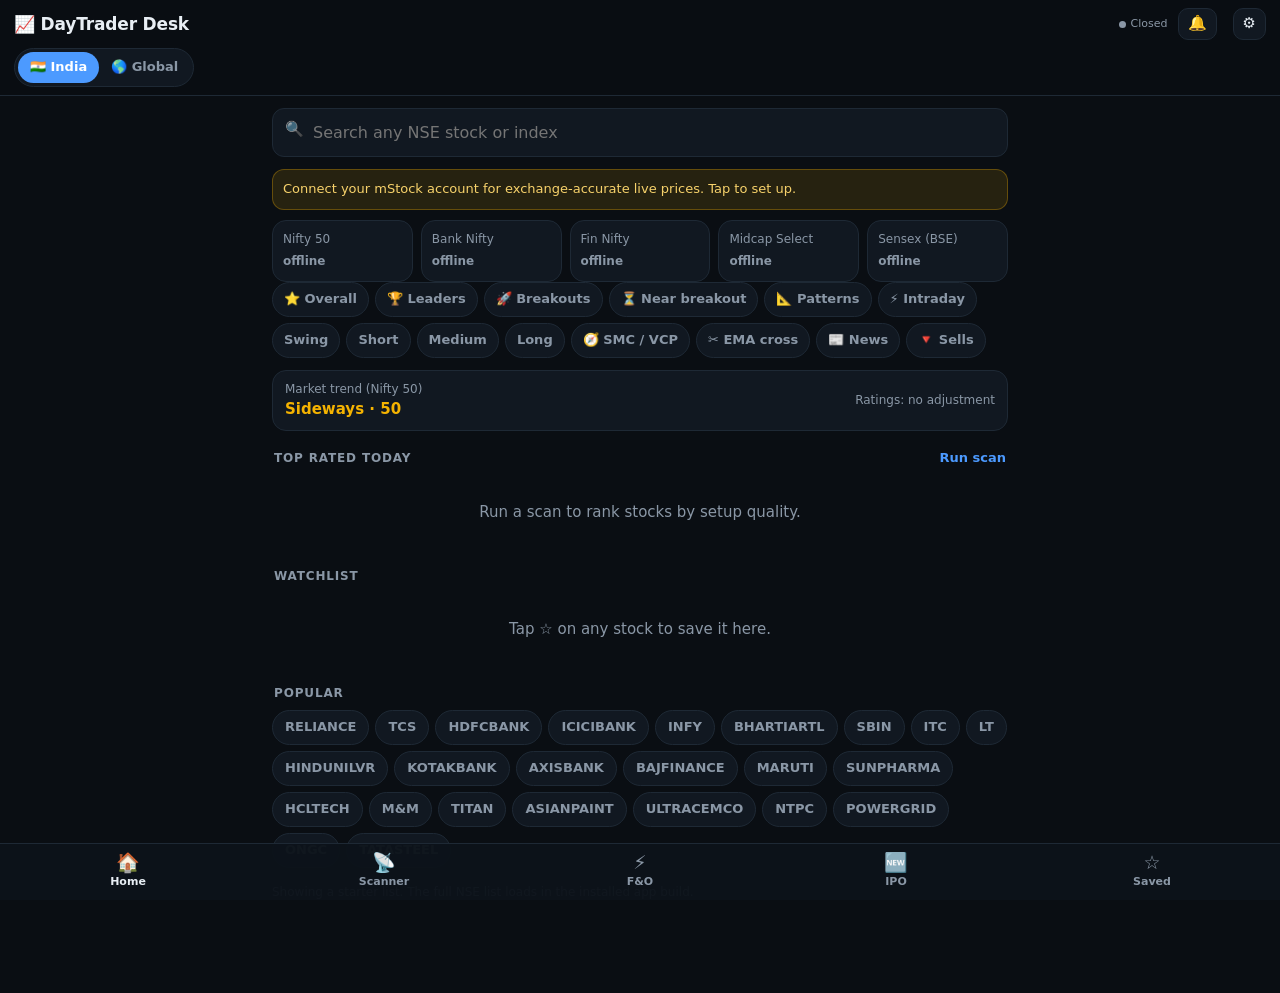
==== www/index.html @ 593824f8 "Scaffold UI rehaul: design brief + override files" ====
<!DOCTYPE html>
<html lang="en"><head><meta charset="utf-8">
<meta http-equiv="Content-Security-Policy" content="default-src 'self'; script-src 'self' 'unsafe-inline'; style-src 'self' 'unsafe-inline'; img-src 'self' data:; connect-src 'self' https://query1.finance.yahoo.com https://query2.finance.yahoo.com https://api.mstock.trade https://news.google.com https://ipowatch.in https://www.ipoji.com https://api.nasdaq.com; object-src 'none'; base-uri 'none'; form-action 'none'; frame-src 'none'"><meta name="viewport" content="width=device-width,initial-scale=1,viewport-fit=cover">
<title>DayTrader Desk</title><link rel="manifest" href="manifest.json"><meta name="theme-color" content="#0a0e13"><link rel="icon" href="icon.svg">
<link rel="stylesheet" href="app.css"><link rel="stylesheet" href="theme.css"><link rel="stylesheet" href="home.css"><link rel="stylesheet" href="detail.css"></head><body>
<div class="top"><div class="toprow"><div class="brand">📈 DayTrader Desk</div><span class="live" id="live"><i></i><span></span></span><button id="bell" class="gear bell" title="Alerts">🔔</button><button id="gear" class="gear" title="Settings">⚙️</button></div>
<div class="toprow" style="margin-top:8px"><div class="seg"><button data-m="IN">🇮🇳 India</button><button data-m="US">🌎 Global</button></div></div></div>
<main id="view"></main>
<nav class="nav"><button data-t="home"><b>🏠</b>Home</button><button data-t="scan"><b>📡</b>Scanner</button><button data-t="fno" id="navFno"><b>⚡</b>F&amp;O</button><button data-t="ipo" id="navIpo"><b>🆕</b>IPO</button><button data-t="saved"><b>☆</b>Saved</button></nav>
<script src="seed.js"></script><script src="vendor/lightweight-charts.js"></script><script src="engine.js"></script><script src="news.js"></script><script src="security.js"></script><script src="alerts.js"></script><script src="ipo.js"></script><script src="broker.js"></script><script src="app.js"></script><script src="chart.js"></script><script src="ui-theme.js"></script><script src="ui-home.js"></script><script src="ui-detail.js"></script>
<script src="boot.js"></script>
</body></html>
---- www/app.css ----
:root{--bg:#0a0e13;--pn:#111821;--pn2:#0d131a;--ln:#1e2935;--tx:#e8eef4;--mu:#8a97a6;--up:#22c55e;--upb:rgba(34,197,94,.12);--dn:#ef4444;--dnb:rgba(239,68,68,.12);--ac:#4c9aff;--wa:#f5b301;--wab:rgba(245,179,1,.12);--r:14px}
*{box-sizing:border-box;-webkit-tap-highlight-color:transparent}
html,body{margin:0;background:var(--bg);color:var(--tx);font:15px/1.45 system-ui,-apple-system,"Segoe UI",Roboto,sans-serif}
body{padding-bottom:calc(68px + env(safe-area-inset-bottom))}
button{font:inherit;color:inherit;cursor:pointer}
.top{position:sticky;top:0;z-index:20;background:rgba(10,14,19,.94);backdrop-filter:blur(8px);border-bottom:1px solid var(--ln);padding:calc(8px + env(safe-area-inset-top)) 14px 8px}
.toprow{display:flex;align-items:center;gap:10px}.brand{font-weight:800;font-size:17px;flex:1;letter-spacing:-.01em}
.seg{display:flex;background:var(--pn);border:1px solid var(--ln);border-radius:99px;padding:3px}
.seg button{border:0;background:none;padding:6px 12px;border-radius:99px;font-size:13px;font-weight:700;color:var(--mu)}
.seg button.on{background:var(--ac);color:#fff}
.live{display:inline-flex;align-items:center;gap:5px;font-size:11px;color:var(--mu)}.live i{width:7px;height:7px;border-radius:50%;background:var(--mu)}.live.on i{background:var(--up);box-shadow:0 0 0 3px rgba(34,197,94,.25)}
main{max-width:760px;margin:0 auto;padding:12px}
.nav{position:fixed;bottom:0;left:0;right:0;z-index:30;display:flex;background:rgba(13,19,26,.97);border-top:1px solid var(--ln);padding-bottom:env(safe-area-inset-bottom)}
.nav button{flex:1;border:0;background:none;padding:9px 2px 8px;color:var(--mu);font-size:11px;font-weight:600;display:flex;flex-direction:column;align-items:center;gap:2px}
.nav button b{font-size:19px;line-height:1}.nav button.on{color:var(--tx)}.nav button.on b{filter:none}
.search{position:relative;margin-bottom:12px}.search input{width:100%;background:var(--pn);border:1px solid var(--ln);border-radius:12px;color:var(--tx);padding:12px 14px 12px 40px;font:inherit;font-size:16px;outline:none}
.search input:focus{border-color:var(--ac)}.search:before{content:"🔍";position:absolute;left:13px;top:11px;font-size:15px;opacity:.7}
h3{font-size:12px;letter-spacing:.07em;text-transform:uppercase;color:var(--mu);margin:18px 2px 8px;display:flex;justify-content:space-between;align-items:center}
h3 a{color:var(--ac);text-transform:none;letter-spacing:0;font-size:13px;font-weight:600;cursor:pointer}
.card{background:var(--pn);border:1px solid var(--ln);border-radius:var(--r);padding:12px;margin-bottom:10px}
.idx{display:grid;grid-template-columns:repeat(auto-fit,minmax(105px,1fr));gap:8px}
.idx .card{margin:0;padding:10px;cursor:pointer}.idx .n{font-size:12px;color:var(--mu)}.idx .p{font-weight:800;font-size:16px;font-variant-numeric:tabular-nums}
.list .row{display:flex;align-items:center;gap:10px;padding:11px 12px;border-bottom:1px solid var(--ln);cursor:pointer}.list .row:last-child{border:0}
.list{background:var(--pn);border:1px solid var(--ln);border-radius:var(--r);overflow:hidden;margin-bottom:10px}
.row .nm{flex:1;min-width:0}.row .s{font-weight:700}.row .f{font-size:12px;color:var(--mu);white-space:nowrap;overflow:hidden;text-overflow:ellipsis}
.row .px{text-align:right;font-variant-numeric:tabular-nums;font-size:14px}.row .px small{display:block;font-size:12px}
.sc{min-width:46px;height:46px;border-radius:12px;display:flex;flex-direction:column;align-items:center;justify-content:center;font-weight:800;font-size:16px;line-height:1}
.sc small{font-size:9px;font-weight:700;margin-top:3px;letter-spacing:.03em}
.b1{background:var(--upb);color:var(--up)}.b0{background:var(--wab);color:var(--wa)}.b-1{background:var(--dnb);color:var(--dn)}
.up{color:var(--up)}.dn{color:var(--dn)}.mu{color:var(--mu)}.wa{color:var(--wa)}
.tag{display:inline-block;font-size:11px;font-weight:700;padding:2px 7px;border-radius:99px;margin:2px 4px 0 0;background:#1a2430;color:#b6c3d1}
.tag.p{background:var(--upb);color:var(--up)}.tag.n{background:var(--dnb);color:var(--dn)}
.chips{display:flex;gap:6px;overflow-x:auto;padding-bottom:4px;margin-bottom:8px;scrollbar-width:none}.chips::-webkit-scrollbar{display:none}
.chips button{flex:none;border:1px solid var(--ln);background:var(--pn);border-radius:99px;padding:7px 12px;font-size:13px;font-weight:700;color:var(--mu)}
.chips button.on{background:var(--tx);color:#0a0e13;border-color:var(--tx)}
.chips button .d{display:inline-block;width:7px;height:7px;border-radius:50%;margin-right:5px;vertical-align:1px}
.btn{border:0;background:var(--ac);color:#fff;border-radius:11px;padding:11px 16px;font-weight:700}.btn.g{background:#1e2935}.btn.w{width:100%}
select{background:var(--pn);color:var(--tx);border:1px solid var(--ln);border-radius:10px;padding:9px;font:inherit}
.prog{height:4px;background:var(--ln);border-radius:4px;overflow:hidden;margin:8px 0}.prog div{height:100%;background:var(--ac);transition:width .2s}
.empty{text-align:center;color:var(--mu);padding:26px 12px}
/* detail */
.dh{display:flex;align-items:flex-start;gap:10px;margin-bottom:10px}.back{border:0;background:var(--pn);border-radius:10px;width:38px;height:38px;font-size:18px}
.dh .t{flex:1}.dh .t .s{font-size:20px;font-weight:800}.dh .t .f{font-size:12px;color:var(--mu)}
.star{border:0;background:var(--pn);border-radius:10px;width:38px;height:38px;font-size:18px}
.price{font-size:30px;font-weight:800;font-variant-numeric:tabular-nums;letter-spacing:-.02em}
.hero{display:flex;gap:14px;align-items:center}
.ring{position:relative;width:92px;height:92px;flex:none}.ring svg{transform:rotate(-90deg)}.ring .v{position:absolute;inset:0;display:flex;flex-direction:column;align-items:center;justify-content:center;font-weight:800;font-size:26px}.ring .v small{font-size:10px;color:var(--mu);font-weight:600}
.verdict{font-size:20px;font-weight:800}.sub{font-size:13px;color:var(--mu)}
.hz .top2{display:flex;align-items:center;gap:10px;margin-bottom:8px}.pill{font-weight:800;font-size:15px;padding:6px 12px;border-radius:10px}
.meter{height:8px;border-radius:8px;background:linear-gradient(90deg,var(--dn),var(--wa) 50%,var(--up));position:relative;margin:10px 0 4px}
.meter i{position:absolute;top:-4px;width:4px;height:16px;border-radius:3px;background:#fff;box-shadow:0 0 0 2px #0a0e13}
.lv{display:grid;grid-template-columns:repeat(4,minmax(0,1fr));gap:5px;margin:10px 0}.lv>div{min-width:0;background:var(--pn2);border:1px solid var(--ln);border-radius:10px;padding:7px 3px;text-align:center}.lv>div>div{border:0;padding:0;background:none}
.lv .l{font-size:10px;color:var(--mu);text-transform:uppercase;font-weight:700}.lv .v{font-weight:800;font-variant-numeric:tabular-nums;font-size:13px;overflow:hidden;text-overflow:ellipsis}.lv .p{font-size:10px}
.why{list-style:none;padding:0;margin:6px 0 0}.why li{font-size:13px;padding:3px 0}
.kv{display:grid;grid-template-columns:1fr 1fr;gap:6px}.kv div{background:var(--pn2);border-radius:10px;padding:8px}.kv .l{font-size:11px;color:var(--mu)}.kv .v{font-weight:700}

.pat{display:flex;gap:10px;padding:10px 0;border-bottom:1px solid var(--ln)}.pat:last-child{border:0}.pat .ic{font-size:18px}.pat .n{font-weight:700}.pat .x{font-size:12px;color:var(--mu)}
.note{font-size:12px;color:var(--mu)}.warn{background:var(--wab);border:1px solid rgba(245,179,1,.3);color:#f7d26b;border-radius:12px;padding:10px;font-size:13px;margin-bottom:10px}
.spin{display:inline-block;width:16px;height:16px;border:2px solid var(--ln);border-top-color:var(--ac);border-radius:50%;animation:s 0.8s linear infinite;vertical-align:-3px}@keyframes s{to{transform:rotate(360deg)}}

.gear{border:1px solid var(--ln);background:var(--pn);border-radius:10px;height:32px;padding:0 9px;font-size:15px;position:relative}.gear.on:after{content:"";position:absolute;top:4px;right:4px;width:7px;height:7px;border-radius:50%;background:var(--up)}
.inp{width:100%;background:var(--pn2);border:1px solid var(--ln);border-radius:10px;color:var(--tx);padding:11px 12px;font:inherit;font-size:16px;margin-bottom:8px;outline:none}.inp:focus{border-color:var(--ac)}
/* v3 */
.rk{width:18px;text-align:center;font-size:12px;color:var(--mu);font-weight:700;flex:none}
.chips.sticky{position:sticky;top:96px;z-index:5;background:var(--bg);padding:6px 0;margin:0 -12px 8px;padding-left:12px;padding-right:12px}
.btn.sm{padding:7px 11px;font-size:13px;border-radius:9px}
.pvhead{display:flex;align-items:center;gap:8px;margin-bottom:8px}.pvhead b{font-size:15px}
.pv{height:230px;border-radius:10px;overflow:hidden;cursor:zoom-in}
.setup{padding:10px 0;border-bottom:1px solid var(--ln)}.setup:last-child{border:0}
.setup .sh{display:flex;align-items:center;gap:6px}.setup .sh b{flex:1;font-size:14px}.setup .q{font-weight:800;font-size:16px}
.qbar{height:5px;background:var(--ln);border-radius:5px;margin:6px 0;overflow:hidden}.qbar i{display:block;height:100%;border-radius:5px}
.setup .x,.news .x{font-size:12px;color:var(--mu)}
.lv3{display:flex;gap:12px;font-size:12px;color:var(--mu);margin-top:6px;flex-wrap:wrap}.lv3 b{color:var(--tx)}
.news{display:flex;gap:10px;padding:9px 0;border-bottom:1px solid var(--ln);color:inherit;text-decoration:none}.news:last-of-type{border:0}
.news>i{flex:none;width:8px;height:8px;border-radius:50%;background:#3a4756;margin-top:6px}.news>i.p{background:var(--up)}.news>i.n{background:var(--dn)}.nt{font-size:14px;line-height:1.35}
h3 .note{text-transform:none;letter-spacing:0;font-weight:500}
/* full-screen chart */
.cfull{position:fixed;inset:0;z-index:100;background:#0a0e13;display:flex;flex-direction:column;padding-top:env(safe-area-inset-top);padding-bottom:env(safe-area-inset-bottom);touch-action:none}
.ctop{display:flex;align-items:center;gap:8px;padding:8px 10px}.cttl{flex:1;font-size:16px;font-variant-numeric:tabular-nums}.cttl span{margin-left:6px;font-weight:700}.cttl small{font-size:12px;font-weight:600}
.cbtn{border:1px solid var(--ln);background:var(--pn);border-radius:9px;height:34px;min-width:34px;padding:0 10px;font-weight:700;font-size:13px}
.cchips{display:flex;gap:6px;overflow-x:auto;padding:2px 10px 6px;scrollbar-width:none;touch-action:pan-x}.cchips::-webkit-scrollbar{display:none}
.cchips button{flex:none;border:1px solid var(--ln);background:var(--pn);border-radius:8px;padding:6px 10px;font-size:13px;font-weight:700;color:var(--mu)}
.cchips button.on{background:var(--ac);border-color:var(--ac);color:#fff}
.cchips.sm button{font-size:12px;padding:5px 9px;display:flex;align-items:center;gap:5px}.cchips.sm button.on{background:#1f2d3d;border-color:#35506e;color:var(--tx)}
.cchips.sm i{width:10px;height:3px;border-radius:2px;display:inline-block}
.cwrap{flex:1;display:flex;flex-direction:column;min-height:0;position:relative}.cmain{flex:1;min-height:0}.csub{height:110px;border-top:1px solid var(--ln)}
.cload{position:absolute;inset:0;display:flex;align-items:center;justify-content:center;background:rgba(10,14,19,.5)}
.cfoot{font-size:11px;color:var(--mu);padding:6px 10px}
.flash-up{animation:fu .6s}.flash-dn{animation:fd .6s}@keyframes fu{0%{color:var(--up)}}@keyframes fd{0%{color:var(--dn)}}
/* v4 */
.top{padding-top:calc(8px + env(safe-area-inset-top))}
.bell{position:relative;margin-right:6px}.bell[data-n]:not([data-n=""]):after{content:attr(data-n);position:absolute;top:-5px;right:-5px;background:var(--dn);color:#fff;font-size:10px;font-weight:800;border-radius:9px;min-width:17px;height:17px;line-height:17px;text-align:center;padding:0 3px}
.toprow .gear+.gear{margin-left:0}
.hzrow{display:grid;grid-template-columns:repeat(3,minmax(0,1fr));gap:6px;margin:-2px 0 10px}
.hzc{border:1px solid var(--ln);background:var(--pn);border-radius:11px;padding:7px 2px;display:flex;flex-direction:column;align-items:center;gap:1px}
.hzc span{font-size:11px;color:var(--mu);font-weight:600;white-space:nowrap}.hzc b{font-size:17px}.hzc.on{border-color:var(--ac);background:#132235}
.srow{display:flex;align-items:center;gap:12px;padding:10px 0;border-bottom:1px solid var(--ln)}.srow:last-child{border:0}.srow>div{flex:1;min-width:0}
.tg{appearance:none;-webkit-appearance:none;width:46px;height:26px;border-radius:13px;background:#2a3644;position:relative;flex:none;transition:.2s}
.tg:after{content:"";position:absolute;top:3px;left:3px;width:20px;height:20px;border-radius:50%;background:#fff;transition:.2s}.tg:checked{background:var(--up)}.tg:checked:after{left:23px}
.lock{position:fixed;inset:0;z-index:300;background:#0a0e13;display:flex;align-items:center;justify-content:center;padding:20px}
.lk{width:100%;max-width:320px;text-align:center}.lkt{font-size:34px}.lkh{font-weight:700;font-size:17px;margin:8px 0 14px}.lkm{color:var(--dn);min-height:20px;font-size:13px;margin:8px 0}
.dots{display:flex;justify-content:center;gap:12px}.dots i{width:13px;height:13px;border-radius:50%;border:2px solid #3a4756}.dots i.f{background:var(--ac);border-color:var(--ac)}
.pad{display:grid;grid-template-columns:repeat(3,1fr);gap:12px;margin:12px 0}.pad button{height:62px;border-radius:16px;border:1px solid var(--ln);background:var(--pn);font-size:22px;font-weight:600}.pad button:active{background:#1d2a39}
#toast{position:fixed;left:50%;bottom:calc(84px + env(safe-area-inset-bottom));transform:translateX(-50%) translateY(20px);background:#1f2d3d;color:var(--tx);padding:10px 16px;border-radius:12px;font-size:14px;opacity:0;transition:.25s;z-index:400;max-width:90vw;text-align:center;pointer-events:none}
#toast.show{opacity:1;transform:translateX(-50%) translateY(0)}
.aic{width:36px;height:36px;border-radius:10px;background:var(--pn2);display:flex;align-items:center;justify-content:center;font-size:17px;flex:none;position:relative}.aic.new:after{content:"";position:absolute;top:2px;right:2px;width:8px;height:8px;border-radius:50%;background:var(--ac)}
.regime{padding:10px 12px}
.dh .star{margin-left:6px}
.nav button{min-height:56px}
/* v5 */
.pick2{display:grid;grid-template-columns:1fr 1fr;gap:8px;margin-bottom:10px}.pick2 label{display:flex;flex-direction:column;gap:4px}.pick2 span{font-size:11px;color:var(--mu);font-weight:700;text-transform:uppercase;letter-spacing:.05em}
.pick2 select{width:100%;padding:11px 10px;font-size:15px;border-radius:11px;background:var(--pn)}
.chips.wrap{flex-wrap:wrap;overflow:visible}.chips.wrap button{padding:7px 11px}
.ohead{display:flex;justify-content:space-between;align-items:center;gap:10px}
.cp{display:grid;grid-template-columns:1fr 1fr;gap:8px;margin-top:10px}.cp>div{border:1px solid var(--ln);background:var(--pn2);border-radius:12px;padding:8px;text-align:center;display:flex;flex-direction:column}
.cp>div.on{border-color:var(--ac)}.cp span{font-size:11px;color:var(--mu);font-weight:700}.cp b{font-size:26px}.cp small{font-size:11px;color:var(--mu)}
.optOpen{display:block;margin-top:8px;color:var(--ac);cursor:pointer}
.ipo{cursor:pointer}.ipo .s{font-weight:800;font-size:15px}.ipo .rk{display:inline;color:var(--mu);font-size:12px}
.ipog{display:grid;grid-template-columns:repeat(3,minmax(0,1fr));gap:6px;margin-top:8px}.ipog>div{background:var(--pn2);border-radius:9px;padding:6px 7px;min-width:0}.ipog span{display:block;font-size:10px;color:var(--mu);font-weight:700;text-transform:uppercase}.ipog b{font-size:12.5px;display:block;overflow:hidden;text-overflow:ellipsis;white-space:nowrap}
/* v6 */
.buyline{margin-top:10px;border-radius:12px;padding:10px 12px;display:flex;flex-direction:column;gap:2px}.buyline b{font-size:19px;letter-spacing:.01em}.buyline span{font-size:12px;opacity:.85}
.stk{width:100%;border-collapse:collapse;margin-top:10px;font-size:13px;font-variant-numeric:tabular-nums}.stk th{font-size:10px;text-transform:uppercase;color:var(--mu);text-align:left;padding:4px 4px;font-weight:700}
.stk td{padding:8px 4px;border-top:1px solid var(--ln)}.stk tr.pick td{background:rgba(76,154,255,.1)}.stk tr.pick td:first-child{border-left:3px solid var(--ac)}
/* v7 alpha/beta */
.help{color:var(--ac);font-size:12px;cursor:pointer;text-transform:none;letter-spacing:0;font-weight:600;margin-left:6px}
.qm{font-size:10px;opacity:.6}[data-help]{cursor:pointer}
.sizeln{background:var(--pn2);border:1px solid var(--ln);border-radius:10px;padding:8px 10px;font-size:13px;margin:0 0 8px}
.sheet{position:fixed;inset:0;z-index:250;background:rgba(0,0,0,.55);display:flex;align-items:flex-end}
.sh-in{background:var(--pn);width:100%;max-height:80vh;overflow:auto;border-radius:18px 18px 0 0;padding:16px 16px calc(16px + env(safe-area-inset-bottom));border-top:1px solid var(--ln)}
.sh-h{display:flex;justify-content:space-between;align-items:center;gap:10px;margin-bottom:8px}.sh-h b{font-size:17px}.sh-b{font-size:14.5px;line-height:1.55;margin-bottom:14px}
.ipod{display:grid;grid-template-columns:repeat(4,minmax(0,1fr));gap:5px;margin-top:8px}.ipod>div{background:var(--pn2);border-radius:9px;padding:6px 5px;text-align:center}.ipod span{display:block;font-size:9.5px;color:var(--mu);font-weight:700;text-transform:uppercase}.ipod b{font-size:12px}
.ipow{font-size:12.5px;font-weight:700;color:var(--ac);margin-top:6px}
.pvtg{display:flex;align-items:center;gap:6px;font-size:12px;color:var(--mu);flex:1;justify-content:flex-end;margin-right:6px}.tg.sm{width:36px;height:21px}.tg.sm:after{width:15px;height:15px}.tg.sm:checked:after{left:18px}
.cplab{font-size:11px;color:var(--mu);align-self:center;flex:none}

.bell[data-n]:not([data-n=""]):after{min-width:19px;height:19px;line-height:19px;font-size:11px;top:-7px;right:-7px;box-shadow:0 0 0 2px #0a0e13}
.bell.pop{animation:bellpop .7s ease}@keyframes bellpop{0%{transform:scale(1)}25%{transform:scale(1.25) rotate(-12deg)}50%{transform:scale(1.15) rotate(10deg)}75%{transform:rotate(-6deg)}100%{transform:none}}
.evd{font-size:11.5px;margin-top:5px;padding:5px 8px;border-radius:8px;background:var(--pn2)}.evd.ok{color:#86efac}.evd.no{color:#fcd34d}
.ipod1{font-size:12.5px;margin-top:8px;padding:6px 8px;background:var(--pn2);border-radius:9px}
---- www/theme.css ----
/* owned by agent — see DESIGN.md */
---- www/home.css ----
/* owned by agent — see DESIGN.md */
---- www/detail.css ----
/* owned by agent — see DESIGN.md */
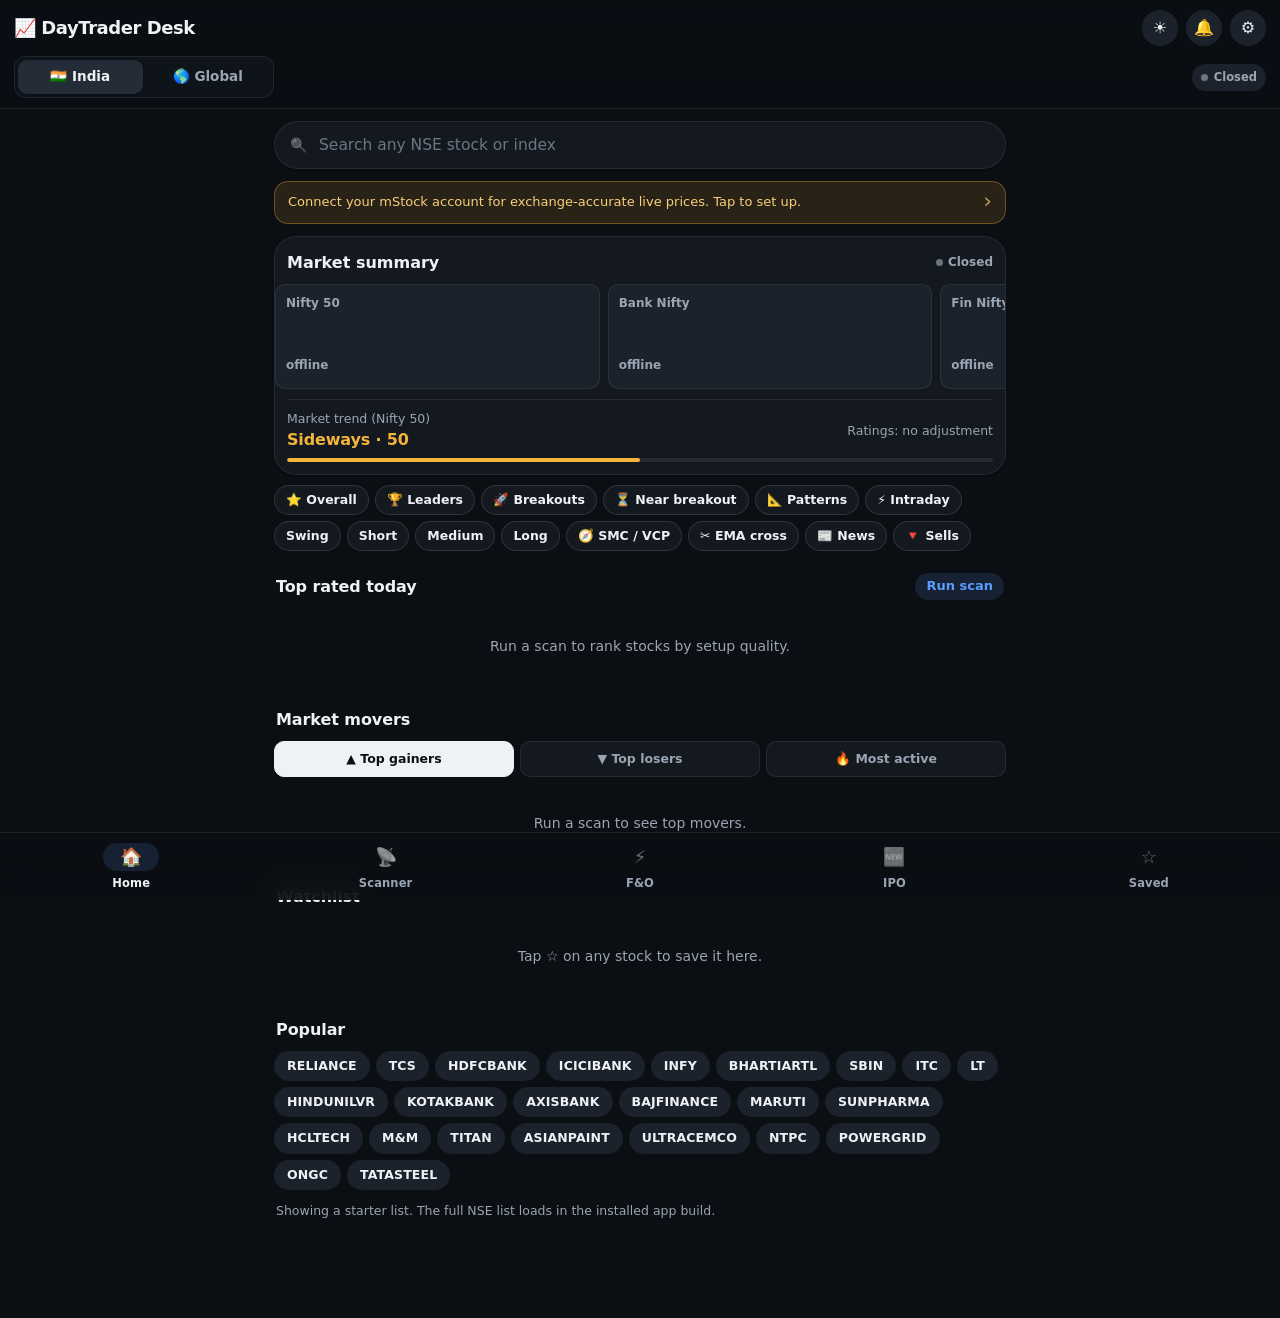
==== commit 88e6248f: "Self-learning: weekly champion/challenger retraining + on-device prediction journal - tools/learn.js" ====
--- a/www/index.html
+++ b/www/index.html
@@ -1,12 +1,12 @@
 <!DOCTYPE html>
 <html lang="en"><head><meta charset="utf-8">
-<meta http-equiv="Content-Security-Policy" content="default-src 'self'; script-src 'self' 'unsafe-inline'; style-src 'self' 'unsafe-inline'; img-src 'self' data:; connect-src 'self' https://query1.finance.yahoo.com https://query2.finance.yahoo.com https://api.mstock.trade https://news.google.com https://ipowatch.in https://www.ipoji.com https://api.nasdaq.com; object-src 'none'; base-uri 'none'; form-action 'none'; frame-src 'none'"><meta name="viewport" content="width=device-width,initial-scale=1,viewport-fit=cover">
+<meta http-equiv="Content-Security-Policy" content="default-src 'self'; script-src 'self' 'unsafe-inline'; style-src 'self' 'unsafe-inline'; img-src 'self' data:; connect-src 'self' https://raw.githubusercontent.com https://query1.finance.yahoo.com https://query2.finance.yahoo.com https://api.mstock.trade https://news.google.com https://ipowatch.in https://www.ipoji.com https://api.nasdaq.com; object-src 'none'; base-uri 'none'; form-action 'none'; frame-src 'none'"><meta name="viewport" content="width=device-width,initial-scale=1,viewport-fit=cover">
 <title>DayTrader Desk</title><link rel="manifest" href="manifest.json"><meta name="theme-color" content="#0a0e13"><link rel="icon" href="icon.svg">
 <link rel="stylesheet" href="app.css"><link rel="stylesheet" href="theme.css"><link rel="stylesheet" href="home.css"><link rel="stylesheet" href="detail.css"></head><body>
 <div class="top"><div class="toprow"><div class="brand">📈 DayTrader Desk</div><span class="live" id="live"><i></i><span></span></span><button id="bell" class="gear bell" title="Alerts">🔔</button><button id="gear" class="gear" title="Settings">⚙️</button></div>
 <div class="toprow" style="margin-top:8px"><div class="seg"><button data-m="IN">🇮🇳 India</button><button data-m="US">🌎 Global</button></div></div></div>
 <main id="view"></main>
 <nav class="nav"><button data-t="home"><b>🏠</b>Home</button><button data-t="scan"><b>📡</b>Scanner</button><button data-t="fno" id="navFno"><b>⚡</b>F&amp;O</button><button data-t="ipo" id="navIpo"><b>🆕</b>IPO</button><button data-t="saved"><b>☆</b>Saved</button></nav>
-<script src="seed.js"></script><script src="vendor/lightweight-charts.js"></script><script src="engine.js"></script><script src="news.js"></script><script src="security.js"></script><script src="alerts.js"></script><script src="ipo.js"></script><script src="broker.js"></script><script src="app.js"></script><script src="chart.js"></script><script src="ui-theme.js"></script><script src="ui-home.js"></script><script src="ui-detail.js"></script>
+<script src="seed.js"></script><script src="vendor/lightweight-charts.js"></script><script src="engine.js"></script><script src="news.js"></script><script src="security.js"></script><script src="alerts.js"></script><script src="ipo.js"></script><script src="broker.js"></script><script src="app.js"></script><script src="learn.js"></script><script src="ui-learn.js"></script><script src="chart.js"></script><script src="ui-theme.js"></script><script src="ui-home.js"></script><script src="ui-detail.js"></script>
 <script src="boot.js"></script>
 </body></html>
--- a/www/theme.css
+++ b/www/theme.css
@@ -1 +1,329 @@
-/* owned by agent — see DESIGN.md */
+/* =====================================================================
+   DayTrader Desk — design system (theme agent)
+   Loads after app.css; overrides by cascade. Tokens are the public API:
+   --bg --bg2 --card --card2 --line --text --text2 --text3 --accent
+   --up --down --warn --up-bg --down-bg --warn-bg --accent-bg
+   --r-sm --r --r-lg --pad --shadow --shadow-lg
+   Legacy names (--pn --pn2 --ln --tx --mu --dn --ac --wa --upb --dnb --wab)
+   are mapped onto them so every existing screen inherits the look.
+   ===================================================================== */
+:root{
+  color-scheme:dark;
+  --bg:#0b0e13; --bg2:#0f131a;
+  --card:#141920; --card2:#1b222b; --card3:#232c37;
+  --line:rgba(255,255,255,.075); --line2:rgba(255,255,255,.12);
+  --text:#eef2f6; --text2:#9aa5b3; --text3:#6b7684;
+  --accent:#5b9dff; --accent-fill:#2f7bf0; --accent-bg:rgba(91,157,255,.14); --on-accent:#fff;
+  --up:#22c56c; --down:#f25c5c; --warn:#f3b43c;
+  --up-bg:rgba(34,197,108,.13); --down-bg:rgba(242,92,92,.13); --warn-bg:rgba(243,180,60,.13);
+  --up-line:rgba(34,197,108,.32); --down-line:rgba(242,92,92,.32); --warn-line:rgba(243,180,60,.32);
+  --warn-text:#f7cf7a;
+  --r-sm:10px; --r:16px; --r-lg:22px; --pad:14px;
+  --shadow:0 1px 2px rgba(0,0,0,.35);
+  --shadow-lg:0 10px 30px rgba(0,0,0,.45);
+  --press:rgba(255,255,255,.05);
+  --hdr:rgba(11,14,19,.86);
+  --font:system-ui,-apple-system,"Segoe UI",Roboto,"Helvetica Neue",Arial,sans-serif;
+  /* legacy */
+  --pn:var(--card); --pn2:var(--card2); --ln:var(--line); --tx:var(--text); --mu:var(--text2);
+  --dn:var(--down); --ac:var(--accent); --wa:var(--warn);
+  --upb:var(--up-bg); --dnb:var(--down-bg); --wab:var(--warn-bg);
+}
+html[data-theme="light"]{
+  color-scheme:light;
+  --bg:#f3f5f8; --bg2:#eaeef3;
+  --card:#ffffff; --card2:#f4f6f9; --card3:#e9edf2;
+  --line:rgba(16,24,40,.09); --line2:rgba(16,24,40,.16);
+  --text:#14181f; --text2:#5d6672; --text3:#8a929d;
+  --accent:#1a73e8; --accent-fill:#1a73e8; --accent-bg:rgba(26,115,232,.1); --on-accent:#fff;
+  --up:#0f8a46; --down:#d32f2f; --warn:#b26a00;
+  --up-bg:#e6f4ea; --down-bg:#fce8e6; --warn-bg:#fef3dc;
+  --up-line:rgba(15,138,70,.3); --down-line:rgba(211,47,47,.3); --warn-line:rgba(178,106,0,.3);
+  --warn-text:#8a5300;
+  --shadow:0 1px 2px rgba(16,24,40,.06),0 1px 3px rgba(16,24,40,.05);
+  --shadow-lg:0 12px 32px rgba(16,24,40,.16);
+  --press:rgba(16,24,40,.045);
+  --hdr:rgba(255,255,255,.9);
+}
+
+/* ---------- base ---------- */
+html,body{background:var(--bg);color:var(--text);font-family:var(--font);font-size:15px;line-height:1.45;-webkit-font-smoothing:antialiased;text-rendering:optimizeLegibility}
+body{padding-bottom:calc(74px + env(safe-area-inset-bottom))}
+main{padding:12px 14px}
+b,strong{font-weight:650}
+a{color:var(--accent)}
+.up{color:var(--up)}.dn{color:var(--down)}.mu{color:var(--text2)}.wa{color:var(--warn)}
+.note{color:var(--text2);font-size:12.5px;line-height:1.45}
+p.note{margin:8px 2px 12px}
+.empty{color:var(--text2);padding:28px 16px;font-size:14px;line-height:1.55}
+.price,.px,.lv .v,.kv .v,.idx .p,.sc,.stk,.cp b,.ipog b,.ipod b,.hzc b,.ring .v,.cttl{font-variant-numeric:tabular-nums;font-feature-settings:"tnum" 1}
+::selection{background:var(--accent-bg)}
+
+/* section headers: Google Finance style sentence-case titles */
+h3{font-size:16px;font-weight:700;letter-spacing:-.005em;text-transform:none;color:var(--text);margin:22px 2px 10px;gap:10px}
+h3 a,h3 .help{font-size:13px;font-weight:600;color:var(--accent);padding:4px 11px;margin:-4px 0;flex:none;border-radius:99px;background:var(--accent-bg)}
+h3 a:empty{display:none}
+main>h3:first-child,main>.warn:first-child+h3{margin-top:6px}
+h3 .note{font-size:12px;font-weight:500;color:var(--text2)}
+
+/* ---------- header ---------- */
+.top{position:sticky;background:var(--hdr);-webkit-backdrop-filter:saturate(1.6) blur(14px);backdrop-filter:saturate(1.6) blur(14px);border-bottom:1px solid var(--line);padding:calc(10px + env(safe-area-inset-top)) 14px 10px}
+.toprow{gap:8px}
+.brand{font-size:18px;font-weight:800;letter-spacing:-.025em;color:var(--text);white-space:nowrap;overflow:hidden;text-overflow:ellipsis;min-width:0}
+.top .live{position:absolute;right:14px;bottom:17px}
+.top .toprow+.toprow{padding-right:124px}
+.top .toprow+.toprow .seg{flex:0 1 260px}
+.live{font-size:11.5px;font-weight:600;color:var(--text2);gap:6px;padding:5px 9px;border-radius:99px;background:var(--card2);white-space:nowrap}
+.live i{width:7px;height:7px;background:var(--text3)}
+.live.on{color:var(--up);background:var(--up-bg)}
+.live.on i{background:var(--up);box-shadow:0 0 0 3px var(--up-bg);animation:livepulse 2s ease-in-out infinite}
+@keyframes livepulse{50%{box-shadow:0 0 0 5px transparent}}
+.gear,.top .tbtn{width:36px;height:36px;padding:0;border:0;border-radius:50%;background:var(--card2);color:var(--text);font-size:16px;display:inline-flex;align-items:center;justify-content:center;flex:none;transition:background .15s,transform .1s}
+.gear:active,.top .tbtn:active{transform:scale(.92);background:var(--card3)}
+.bell{margin-right:0}
+.gear.on:after{top:3px;right:3px;width:8px;height:8px;box-shadow:0 0 0 2px var(--card2)}
+.bell[data-n]:not([data-n=""]):after{background:var(--down);box-shadow:0 0 0 2px var(--bg);top:-4px;right:-4px;min-width:18px;height:18px;line-height:18px;font-size:10.5px}
+.toprow+.toprow{margin-top:10px!important}
+.seg{flex:1;background:var(--bg2);border:1px solid var(--line);border-radius:12px;padding:3px;gap:3px}
+.seg button{flex:1;border-radius:9px;padding:7px 10px;font-size:13.5px;font-weight:650;color:var(--text2);transition:background .18s,color .18s}
+.seg button.on{background:var(--card3);color:var(--text);box-shadow:var(--shadow)}
+html[data-theme="light"] .seg button.on{background:#fff;box-shadow:0 1px 3px rgba(16,24,40,.12)}
+
+/* ---------- bottom nav (Material 3 style indicator) ---------- */
+.nav{background:var(--hdr);-webkit-backdrop-filter:saturate(1.6) blur(14px);backdrop-filter:saturate(1.6) blur(14px);border-top:1px solid var(--line);padding:4px 4px env(safe-area-inset-bottom)}
+.nav button{min-height:62px;padding:6px 2px 8px;gap:4px;font-size:11.5px;font-weight:600;color:var(--text2);letter-spacing:.01em}
+.nav button b{font-size:18px;line-height:28px;height:28px;width:56px;border-radius:14px;display:flex;align-items:center;justify-content:center;filter:grayscale(1);opacity:.62;transition:background .2s,opacity .2s,filter .2s}
+.nav button.on{color:var(--text);font-weight:700}
+.nav button.on b{background:var(--accent-bg);filter:none;opacity:1}
+.nav button:active b{background:var(--press)}
+
+/* ---------- search ---------- */
+.search{margin-bottom:12px}
+.search input{background:var(--card);border:1px solid var(--line);border-radius:99px;color:var(--text);padding:12px 16px 12px 44px;font-size:15.5px;box-shadow:var(--shadow);transition:border-color .15s,box-shadow .15s}
+.search input::placeholder{color:var(--text3)}
+.search input:focus{border-color:var(--accent);box-shadow:0 0 0 3px var(--accent-bg)}
+.search:before{left:16px;top:50%;transform:translateY(-50%);font-size:14px;opacity:.55;filter:grayscale(1)}
+
+/* ---------- cards ---------- */
+.card{background:var(--card);border:1px solid var(--line);border-radius:var(--r);padding:var(--pad);margin-bottom:10px;box-shadow:var(--shadow)}
+.card .card{box-shadow:none}
+.card>b:first-child{font-size:15px}
+.regime{padding:12px 14px}
+.regime b{font-size:16px;font-weight:750;letter-spacing:-.01em}
+
+/* index tiles (market summary) */
+.idx{grid-template-columns:repeat(auto-fill,minmax(100px,1fr));gap:8px;margin-bottom:12px}
+.idx .card{padding:11px 12px;border-radius:14px;transition:transform .1s,background .15s}
+.idx .card:active{transform:scale(.97);background:var(--card2)}
+.idx .n{font-size:12px;font-weight:600;color:var(--text2);white-space:nowrap;overflow:hidden;text-overflow:ellipsis}
+.idx .p{font-size:16.5px;font-weight:750;letter-spacing:-.01em;margin:2px 0 1px}
+.idx [id^=ixc_]{font-size:12.5px!important;font-weight:650}
+
+/* ---------- lists & rows ---------- */
+.list{background:var(--card);border:1px solid var(--line);border-radius:var(--r);box-shadow:var(--shadow);margin-bottom:10px}
+.list .row{position:relative;gap:12px;padding:12px 14px;border-bottom:0;transition:background .12s}
+.list .row+.row:before{content:"";position:absolute;top:0;left:14px;right:0;height:1px;background:var(--line)}
+.list .row:active{background:var(--press)}
+.list>.empty{padding:22px 14px}
+.row .nm{min-width:0}
+.row .s{font-size:15px;font-weight:700;letter-spacing:-.005em;color:var(--text)}
+.row .f{font-size:12.5px;color:var(--text2);margin-top:1px}
+.row .nm>div:last-child:not(.s):not(.f){margin-top:3px}
+.row .px{font-size:15px;font-weight:650;color:var(--text);flex:none;display:flex;flex-direction:column;align-items:flex-end;gap:3px}
+.row .px small{font-size:12px;font-weight:650;display:block}
+.row .px small span.up,.row .px small span.dn{display:inline-block;padding:2px 7px;border-radius:7px;min-width:62px;text-align:center}
+.row .px small span.up{background:var(--up-bg)}
+.row .px small span.dn{background:var(--down-bg)}
+.row .px.note{font-size:11.5px;font-weight:500;color:var(--text3)}
+.rk{width:16px;font-size:12px;color:var(--text3);font-weight:700;font-variant-numeric:tabular-nums}
+
+/* rating badges */
+.sc{min-width:48px;width:48px;height:48px;border-radius:14px;font-size:18px;font-weight:800;letter-spacing:-.02em;flex:none;box-shadow:inset 0 0 0 1px var(--_l,transparent)}
+.sc small{font-size:8.5px;font-weight:800;margin-top:3px;letter-spacing:.04em;opacity:.95;max-width:46px;overflow:hidden;white-space:nowrap;text-overflow:clip}
+.b1{background:var(--up-bg);color:var(--up);--_l:var(--up-line)}
+.b0{background:var(--warn-bg);color:var(--warn);--_l:var(--warn-line)}
+.b-1{background:var(--down-bg);color:var(--down);--_l:var(--down-line)}
+
+/* tags (indicator / pattern) — always visible */
+.tag{font-size:10.5px;font-weight:650;line-height:1.25;padding:3px 7px;border-radius:6px;margin:3px 4px 0 0;background:var(--card2);color:var(--text2);box-shadow:inset 0 0 0 1px var(--line);max-width:100%;white-space:normal;vertical-align:middle}
+.tag.p{background:var(--up-bg);color:var(--up);box-shadow:none}
+.tag.n{background:var(--down-bg);color:var(--down);box-shadow:none}
+
+/* ---------- chips (one-tap filters) ---------- */
+.chips{gap:6px;margin-bottom:10px;padding-bottom:2px}
+.chips button{border:1px solid var(--line2);background:var(--card);border-radius:99px;padding:6px 12px;font-size:12.5px;font-weight:600;line-height:1.3;color:var(--text);white-space:nowrap;transition:background .15s,border-color .15s,color .15s,transform .1s}
+.chips button:active{transform:scale(.95)}
+.chips button.on{background:var(--accent-bg);color:var(--accent);border-color:transparent;box-shadow:inset 0 0 0 1.5px var(--accent)}
+.chips.wrap{gap:6px 6px;row-gap:7px}
+.chips.wrap button{padding:6px 11px}
+/* group: horizon filters sit on their own labelled line */
+.chips.wrap button[data-q=intraday],.chips.wrap button[data-q=swing],.chips.wrap button[data-q=short],.chips.wrap button[data-q=medium],.chips.wrap button[data-q=long],
+.chips.wrap button[data-f=intraday],.chips.wrap button[data-f=swing],.chips.wrap button[data-f=short],.chips.wrap button[data-f=medium],.chips.wrap button[data-f=long]{order:3;border-style:dashed}
+.chips.wrap:has(>button[data-q=swing])::after,.chips.wrap:has(>button[data-f=swing])::after{content:"By horizon";order:2;flex-basis:100%;font-size:10.5px;font-weight:700;letter-spacing:.06em;text-transform:uppercase;color:var(--text3);margin:4px 2px -2px}
+.chips.wrap:has(>button[data-q=swing])::before,.chips.wrap:has(>button[data-f=swing])::before{content:"Lists";order:0;flex-basis:100%;font-size:10.5px;font-weight:700;letter-spacing:.06em;text-transform:uppercase;color:var(--text3);margin:0 2px -2px}
+.chips.wrap>button{order:1}
+/* popular symbol chips (home) */
+.chips button[data-sym]{font-weight:700;font-size:12px;letter-spacing:.01em;padding:6px 11px;background:var(--card2);border-color:transparent}
+.chips.sticky{background:var(--bg);top:108px;margin:0 -14px 8px;padding:8px 14px}
+
+/* ---------- buttons ---------- */
+.btn{background:var(--accent-fill);color:var(--on-accent);border-radius:12px;padding:11px 18px;font-weight:650;font-size:14.5px;letter-spacing:.005em;line-height:1.25;transition:transform .1s,filter .15s,opacity .15s;box-shadow:0 1px 2px rgba(0,0,0,.18)}
+.btn:active{transform:scale(.97);filter:brightness(.92)}
+.btn:disabled{opacity:.6}
+.btn.g{background:var(--card2);color:var(--text);box-shadow:inset 0 0 0 1px var(--line)}
+.btn.w{width:100%;padding:13px 18px}
+.btn.sm{padding:7px 13px;font-size:13px;border-radius:10px}
+.back,.star{width:40px;height:40px;border-radius:50%;background:var(--card2);border:0;color:var(--text);display:inline-flex;align-items:center;justify-content:center;flex:none;transition:transform .1s}
+.back:active,.star:active{transform:scale(.92)}
+
+/* ---------- inputs / selects ---------- */
+select,.inp,input[type=text],input:not([type]),input[inputmode]{font-family:inherit}
+select{-webkit-appearance:none;appearance:none;background:var(--card2) url("data:image/svg+xml,%3Csvg xmlns='http://www.w3.org/2000/svg' width='12' height='8' viewBox='0 0 12 8'%3E%3Cpath d='M1 1.5l5 5 5-5' fill='none' stroke='%238b96a3' stroke-width='1.8' stroke-linecap='round' stroke-linejoin='round'/%3E%3C/svg%3E") no-repeat right 12px center;color:var(--text);border:1px solid var(--line);border-radius:var(--r-sm);padding:9px 34px 9px 12px;font-size:14px;font-weight:550;min-height:38px;transition:border-color .15s}
+select,.pick2 select,.srow select,.card select{background-image:url("data:image/svg+xml,%3Csvg xmlns='http://www.w3.org/2000/svg' width='12' height='8' viewBox='0 0 12 8'%3E%3Cpath d='M1 1.5l5 5 5-5' fill='none' stroke='%238b96a3' stroke-width='1.8' stroke-linecap='round' stroke-linejoin='round'/%3E%3C/svg%3E");background-repeat:no-repeat;background-position:right 12px center}
+select:focus{outline:none;border-color:var(--accent);box-shadow:0 0 0 3px var(--accent-bg)}
+select:disabled{opacity:.55}
+.inp{background:var(--card2);border:1px solid var(--line);border-radius:var(--r-sm);color:var(--text);padding:11px 12px}
+.inp::placeholder{color:var(--text3)}
+.inp:focus{border-color:var(--accent);box-shadow:0 0 0 3px var(--accent-bg)}
+.pick2{gap:10px;margin-bottom:12px}
+.pick2 span{font-size:11px;color:var(--text2);font-weight:650;letter-spacing:.04em;text-transform:uppercase;padding-left:2px}
+.pick2 select{background-color:var(--card);padding:11px 34px 11px 12px;font-size:14.5px;border-radius:12px;box-shadow:var(--shadow)}
+.card .pick2 select{background-color:var(--card2);box-shadow:none}
+
+/* ---------- progress / spinner ---------- */
+.prog{height:6px;background:var(--card3);border-radius:99px;margin:12px 0 8px}
+.prog div{background:linear-gradient(90deg,var(--accent),#8fc0ff);border-radius:99px;position:relative;overflow:hidden}
+html[data-theme="light"] .prog div{background:linear-gradient(90deg,#1a73e8,#5ea0f5)}
+.prog div:after{content:"";position:absolute;inset:0;background:linear-gradient(90deg,transparent,rgba(255,255,255,.35),transparent);animation:shimmer 1.2s linear infinite}
+@keyframes shimmer{from{transform:translateX(-100%)}to{transform:translateX(100%)}}
+.spin{border-color:var(--card3);border-top-color:var(--accent)}
+#pmsg{font-variant-numeric:tabular-nums}
+
+/* ---------- key/value grids ---------- */
+.kv{gap:8px}
+.kv div{background:var(--card2);border-radius:12px;padding:9px 11px}
+.kv .l{font-size:11.5px;color:var(--text2);font-weight:550}
+.kv .v{font-weight:700;font-size:14.5px}
+.lv{gap:6px}
+.lv>div{background:var(--card2);border:0;border-radius:12px;padding:8px 3px}
+.lv .l{font-size:10px;color:var(--text2);font-weight:700;letter-spacing:.04em}
+.lv .v{font-size:13.5px;font-weight:750}
+.lv3{color:var(--text2)}.lv3 b{color:var(--text)}
+.sizeln{background:var(--card2);border:0;border-radius:12px;padding:9px 12px}
+
+/* ---------- pills / notes / warnings ---------- */
+.pill{font-weight:800;font-size:14.5px;padding:6px 12px;border-radius:10px;letter-spacing:.01em}
+.warn{background:var(--warn-bg);border:1px solid var(--warn-line);color:var(--warn-text);border-radius:14px;padding:11px 13px;font-size:13px;line-height:1.45;margin-bottom:12px}
+#msBan{position:relative;padding-right:30px}
+#msBan:after{content:"›";position:absolute;right:13px;top:50%;transform:translateY(-52%);font-size:22px;opacity:.7}
+.card.note{font-size:13px}
+.evd{background:var(--card2);border-radius:8px}
+.evd.ok{color:var(--up)}.evd.no{color:var(--warn)}
+.help{color:var(--accent)}
+
+/* ---------- detail-ish shared bits (detail agent may override) ---------- */
+.dh .t .s{font-size:22px;font-weight:800;letter-spacing:-.02em}
+.dh .t .f{color:var(--text2);font-size:13px}
+.price{font-size:32px;font-weight:800;letter-spacing:-.03em}
+.verdict{font-weight:800;letter-spacing:-.01em}
+.sub{color:var(--text2)}
+.hzc{background:var(--card);border:1px solid var(--line);border-radius:12px;padding:8px 2px;transition:background .15s,border-color .15s;box-shadow:var(--shadow)}
+.hzc span{color:var(--text2)}
+.hzc.on{border-color:var(--accent);background:var(--accent-bg);box-shadow:inset 0 0 0 1px var(--accent)}
+.meter i{background:var(--text);box-shadow:0 0 0 2px var(--card)}
+.qbar{background:var(--card3)}
+.pat,.setup,.news,.srow{border-bottom-color:var(--line)}
+.news>i{background:var(--text3)}
+.pv{border-radius:12px}
+.ring .v small{color:var(--text2)}
+.ring svg circle:first-child{stroke:var(--card3)}
+html[data-theme="light"] .back,html[data-theme="light"] .star{background:var(--card);box-shadow:var(--shadow)}
+
+/* ---------- settings ---------- */
+.card:has(>.srow){padding-top:2px;padding-bottom:2px}
+.srow{gap:14px;padding:13px 0}
+.srow b{font-weight:650;font-size:14.5px}
+.srow .note{margin-top:2px}
+.srow select{min-width:96px}
+.tg{width:48px;height:28px;border-radius:14px;background:var(--card3);box-shadow:inset 0 0 0 1px var(--line2);cursor:pointer}
+.tg:after{top:3px;left:3px;width:22px;height:22px;background:#fff;box-shadow:0 1px 3px rgba(0,0,0,.3)}
+.tg:checked{background:var(--up);box-shadow:none}
+.tg:checked:after{left:23px}
+.tg.sm{width:36px;height:21px}.tg.sm:after{width:15px;height:15px}.tg.sm:checked:after{left:18px}
+
+/* ---------- sheet / lock / toast ---------- */
+.sheet{background:rgba(0,0,0,.5);-webkit-backdrop-filter:blur(2px);backdrop-filter:blur(2px);animation:fadein .18s ease}
+.sh-in{background:var(--card);border-top:0;border-radius:var(--r-lg) var(--r-lg) 0 0;box-shadow:var(--shadow-lg);padding-top:22px;position:relative;animation:sheetup .24s cubic-bezier(.2,.8,.2,1)}
+.sh-in:before{content:"";position:absolute;top:8px;left:50%;width:38px;height:4px;margin-left:-19px;border-radius:4px;background:var(--line2)}
+@keyframes sheetup{from{transform:translateY(40px);opacity:.4}}
+@keyframes fadein{from{opacity:0}}
+.lock{background:var(--bg)}
+.lkh{color:var(--text)}
+.dots i{border-color:var(--text3)}
+.dots i.f{background:var(--accent);border-color:var(--accent)}
+.pad button{background:var(--card);border:1px solid var(--line);border-radius:50%;height:68px;width:68px;justify-self:center;font-size:24px;color:var(--text);box-shadow:var(--shadow);transition:background .1s,transform .1s}
+.pad button:active{background:var(--card3);transform:scale(.94)}
+#toast{background:var(--text);color:var(--bg);font-weight:600;border-radius:14px;box-shadow:var(--shadow-lg)}
+
+/* ---------- alerts ---------- */
+.aic{width:40px;height:40px;border-radius:12px;background:var(--card2)}
+.aic.new:after{background:var(--accent);box-shadow:0 0 0 2px var(--card)}
+
+/* ---------- IPO ---------- */
+.ipo{transition:transform .1s}
+.ipo:active{transform:scale(.99)}
+.ipo .s{font-size:16px;font-weight:750;letter-spacing:-.01em}
+.ohead{align-items:flex-start}
+.ohead .note .tag{margin-top:4px}
+.ipod{gap:6px;margin-top:12px}
+.ipod>div{background:var(--card2);border-radius:10px;padding:7px 4px}
+.ipod span{font-size:9.5px;color:var(--text2);letter-spacing:.03em}
+.ipod b{font-size:12.5px;font-weight:700}
+.ipog{gap:6px;margin-top:8px}
+.ipog>div{background:var(--card2);border-radius:10px;padding:7px 9px}
+.ipog span{font-size:9.5px;color:var(--text2);letter-spacing:.03em}
+.ipog b{font-size:13px;font-weight:700;margin-top:1px}
+.ipow{color:var(--accent);font-weight:650;margin-top:8px}
+.ipod1{background:var(--card2);border-radius:10px}
+
+/* ---------- options (F&O) ---------- */
+.opt .ohead b{font-size:16px}
+.buyline{border-radius:12px;padding:11px 13px}
+.buyline b{font-size:18px;font-weight:800;letter-spacing:-.005em}
+.cp{gap:8px}
+.cp>div{background:var(--card2);border:1px solid transparent;border-radius:12px;padding:9px 8px}
+.cp>div.on{border-color:var(--accent);background:var(--accent-bg)}
+.cp span{color:var(--text2);letter-spacing:.03em}
+.cp b{font-size:28px;font-weight:800;letter-spacing:-.02em;line-height:1.15}
+.cp small{color:var(--text2)}
+.optOpen{color:var(--accent);font-weight:650}
+.stk th{color:var(--text2);letter-spacing:.04em}
+.stk td{border-top-color:var(--line)}
+.stk tr.pick td{background:var(--accent-bg)}
+.stk tr.pick td:first-child{border-left-color:var(--accent)}
+
+/* ---------- full-screen chart stays dark & readable in both themes ---------- */
+.cfull{--bg:#0b0e13;--card:#141920;--card2:#1b222b;--card3:#232c37;--line:rgba(255,255,255,.08);--line2:rgba(255,255,255,.14);--text:#eef2f6;--text2:#9aa5b3;--text3:#6b7684;--accent:#5b9dff;--accent-fill:#2f7bf0;--accent-bg:rgba(91,157,255,.16);
+  --up:#22c56c;--down:#f25c5c;--warn:#f3b43c;--up-bg:rgba(34,197,108,.13);--down-bg:rgba(242,92,92,.13);--warn-bg:rgba(243,180,60,.13);
+  --pn:var(--card);--pn2:var(--card2);--ln:var(--line);--tx:var(--text);--mu:var(--text2);--dn:var(--down);--ac:var(--accent);--wa:var(--warn);--upb:var(--up-bg);--dnb:var(--down-bg);--wab:var(--warn-bg);
+  color-scheme:dark;background:var(--bg);color:var(--text)}
+.cbtn{border:0;background:var(--card2);color:var(--text);border-radius:10px}
+.cchips button{border:0;background:var(--card2);color:var(--text2);border-radius:8px}
+.cchips button.on{background:var(--accent);color:#fff}
+.cchips.sm button.on{background:var(--card3);color:var(--text);box-shadow:inset 0 0 0 1px var(--line2)}
+
+/* ---------- theme toggle (ui-theme.js) ---------- */
+.tbtn{font-size:15px}
+html.theme-anim,html.theme-anim *{transition:background-color .25s ease,border-color .25s ease,color .2s ease!important}
+
+/* small screens */
+@media (max-width:370px){
+  .brand{font-size:16px}
+  .live{padding:4px 7px;font-size:11px}
+  .top .toprow+.toprow{padding-right:112px}
+  .seg button{padding:7px 6px;font-size:13px}
+  .idx .card{padding:10px}
+  .gear,.top .tbtn{width:34px;height:34px}
+  .sc{width:44px;min-width:44px;height:44px}
+  .chips button{font-size:12px;padding:6px 10px}
+}
--- a/www/home.css
+++ b/www/home.css
@@ -1 +1,52 @@
-/* owned by agent — see DESIGN.md */
+/* Home & lists — Google Finance style. Falls back to legacy vars if theme tokens are absent. */
+.gchg{display:inline-block;font-size:12px;font-weight:700;padding:2px 7px;border-radius:7px;font-variant-numeric:tabular-nums;white-space:nowrap;line-height:1.35}
+.gchg.u{background:var(--up-bg,var(--upb,rgba(34,197,94,.14)));color:var(--up,#22c55e)}
+.gchg.d{background:var(--down-bg,var(--dnb,rgba(239,68,68,.14)));color:var(--down,var(--dn,#ef4444))}
+.gchg.z{display:none}
+.row.gf{display:block!important;padding:11px 12px 9px}
+.row.gf .rm{display:flex;align-items:center;gap:10px}
+.row.gf .nm .s{font-size:15px;font-weight:700;color:var(--text,var(--tx))}
+.row.gf .px{display:flex;flex-direction:column;align-items:flex-end;gap:3px;min-width:78px;font-variant-numeric:tabular-nums}
+.row.gf .px b{font-size:15px;font-weight:700;color:var(--text,var(--tx))}
+.row.gf .spk{flex:none;width:64px;height:26px;color:var(--text3,var(--mu))}
+.row.gf .spk:empty{width:0}
+.spk-svg{display:block;overflow:visible}
+.row.gf .rtags{margin:6px 0 0;padding-left:0;display:flex;gap:2px;overflow-x:auto;scrollbar-width:none;-webkit-mask-image:linear-gradient(90deg,#000 88%,transparent);mask-image:linear-gradient(90deg,#000 88%,transparent)}
+.row.gf .rtags::-webkit-scrollbar{display:none}
+.row.gf .rtags>div{display:flex;flex-wrap:nowrap;gap:0}.row.gf .rtags .tag{white-space:nowrap;margin-top:0}
+.row.gf .sc{border-radius:11px}
+@media (max-width:370px){.row.gf .spk{display:none}}
+/* market summary */
+.card.ms{padding:14px 12px 12px;border-radius:var(--r-lg,var(--r,16px));box-shadow:var(--shadow,none)}
+.mst{display:flex;justify-content:space-between;align-items:center;font-size:16px;font-weight:800;margin-bottom:10px;color:var(--text,var(--tx))}
+.msd{font-size:12px;font-weight:600;color:var(--text2,var(--mu));display:flex;align-items:center;gap:5px}
+.dot{width:7px;height:7px;border-radius:50%;background:var(--text3,var(--mu));display:inline-block}.dot.on{background:var(--up,#22c55e);box-shadow:0 0 0 3px var(--up-bg,rgba(34,197,94,.18))}
+.idxg{display:flex;gap:8px;overflow-x:auto;scrollbar-width:none;margin:0 -12px 10px;padding:0 12px;scroll-snap-type:x proximity}
+.idxg::-webkit-scrollbar{display:none}
+.itile{flex:none;width:136px;scroll-snap-align:start;border:1px solid var(--line,var(--ln));background:var(--card2,var(--pn2,transparent));border-radius:var(--r-sm,12px);padding:10px;cursor:pointer;display:flex;flex-direction:column;gap:2px;color:var(--text3,var(--mu))}
+.itile .n{font-size:12px;font-weight:600;color:var(--text2,var(--mu));white-space:nowrap;overflow:hidden;text-overflow:ellipsis}
+.itile .spk{height:30px;margin:4px 0 2px}.itile .spk .spk-svg{width:100%;height:30px}
+.itile .p{font-size:16px;font-weight:800;font-variant-numeric:tabular-nums;color:var(--text,var(--tx))}
+.itile .gchg{align-self:flex-start;margin-top:2px}
+@media (min-width:400px){.itile{width:calc((100% - 8px)/2.15)}}
+.card.regime.inner{background:transparent;border:0;border-top:1px solid var(--line,var(--ln));border-radius:0;margin:0;padding:10px 0 0}
+.card.regime.inner+.card.regime.inner{margin-top:10px}
+.rg{display:grid;grid-template-columns:1fr auto;gap:6px 12px;align-items:center}
+.rg .rgm{grid-column:1/-1;grid-row:2;height:4px;border-radius:4px;background:var(--line,var(--ln));overflow:hidden}
+.rg .rgm i{display:block;height:100%;border-radius:4px;background:var(--warn,var(--wa,#f59e0b))}.rg .rgm i.up{background:var(--up,#22c55e)}.rg .rgm i.dn{background:var(--down,var(--dn,#ef4444))}
+.rg .note{margin:0}
+.ush{display:flex;justify-content:space-between;align-items:center}.ush .note{margin:0}
+/* chips */
+.chips.quick{flex-wrap:wrap;overflow:visible;gap:6px;margin:2px 0 4px}
+.chips.quick button,.chips.fchips button{padding:6px 11px;font-size:12.5px;border-radius:99px}
+.chips.pop{flex-wrap:wrap;overflow:visible}.chips.pop button{padding:6px 12px;font-size:12.5px;font-variant-numeric:tabular-nums}
+.chips.fchips{margin:10px 0 6px}
+/* movers tabs */
+.mvtabs{display:flex;gap:6px;margin-bottom:8px}
+.mvtabs button{flex:1;padding:8px 6px;border-radius:10px;border:1px solid var(--line,var(--ln));background:var(--card,var(--pn));color:var(--text2,var(--mu));font-size:12.5px;font-weight:700}
+.mvtabs button.on{background:var(--text,var(--tx));color:var(--bg,#0a0e13);border-color:var(--text,var(--tx))}
+/* scan header */
+.scanhd{border-radius:var(--r,16px)}
+.lhd{display:flex;justify-content:space-between;align-items:baseline;margin:10px 2px 2px}
+.lhd b{font-size:17px}.lcnt{margin-left:8px;font-size:12px;color:var(--text2,var(--mu));font-weight:600}
+.lhd .note{margin:0}.ldesc{margin:2px 2px 8px}
--- a/www/detail.css
+++ b/www/detail.css
@@ -1 +1,118 @@
-/* owned by agent — see DESIGN.md */
+/* Stock page — owned by the stock-page agent (ui-detail.js) */
+.dpage{--d-card:var(--card,var(--pn));--d-card2:var(--card2,var(--pn2));--d-line:var(--line,var(--ln));--d-tx:var(--text,var(--tx));--d-tx2:var(--text2,var(--mu));--d-r:var(--r,14px);font-variant-numeric:tabular-nums}
+
+/* quote header */
+.dq-bar{display:flex;align-items:center;gap:8px;margin:-2px 0 6px}.dq-sp{flex:1}
+.dq-bar .back,.dq-ic{border:1px solid var(--d-line);background:var(--d-card);color:var(--d-tx);border-radius:12px;width:40px;height:40px;font-size:18px;display:inline-flex;align-items:center;justify-content:center;padding:0}
+.dq-ic.star{font-size:20px;color:var(--wa)}
+.dq-id{padding:0 2px}
+.dq-sym{font-size:24px;font-weight:800;letter-spacing:-.01em;display:flex;align-items:baseline;gap:8px;flex-wrap:wrap;line-height:1.15}
+.dq-ex{font-size:11.5px;font-weight:700;color:var(--d-tx2);background:var(--d-card);border:1px solid var(--d-line);border-radius:6px;padding:2px 7px;letter-spacing:.02em;vertical-align:3px}
+.dq-nm{font-size:14px;color:var(--d-tx2);margin-top:2px;white-space:nowrap;overflow:hidden;text-overflow:ellipsis}
+.dq{padding:6px 2px 2px}
+.dq-px{display:flex;align-items:baseline;gap:10px;flex-wrap:wrap}
+.dq-big{font-size:38px;font-weight:800;letter-spacing:-.025em;line-height:1.1}
+.dq-chg{font-size:16px;font-weight:700;white-space:nowrap}.dq-arr{font-size:12px}
+.dq-st{font-size:12.5px;margin-top:4px;display:flex;align-items:center;gap:4px;flex-wrap:wrap}
+.dq-st .live{font-size:12.5px;font-weight:700;color:var(--d-tx)}.dq-st .live.on span{color:var(--up)}
+.dq-src{font-size:11px;margin-top:2px}
+.dq-skel{padding:8px 2px}.sk{height:14px;border-radius:7px;background:linear-gradient(90deg,var(--d-card) 0%,var(--d-card2) 50%,var(--d-card) 100%);background-size:200% 100%;animation:dsk 1.2s linear infinite;margin:8px 0}
+.sk.w40{width:42%;height:34px}.sk.w25{width:28%}.sk.ch{height:340px;border-radius:16px;margin-top:16px}@keyframes dsk{to{background-position:-200% 0}}
+
+/* chart */
+.dc{margin:12px -4px 4px}
+.dc-tabs{display:grid;grid-template-columns:repeat(8,minmax(0,1fr));gap:2px;border-bottom:1px solid var(--d-line);padding:0 2px}
+.dc-tabs button{border:0;background:none;color:var(--d-tx2);font-size:13px;font-weight:700;padding:9px 0 8px;position:relative;letter-spacing:.01em}
+.dc-tabs button.on{color:var(--ac)}.dc-tabs button.on:after{content:"";position:absolute;left:18%;right:18%;bottom:-1px;height:3px;border-radius:3px 3px 0 0;background:var(--ac)}
+.dc-meta{display:flex;align-items:center;gap:8px;padding:9px 4px 2px}
+.dc-pc{flex:1;min-width:0;font-size:13px;white-space:nowrap;overflow:hidden;text-overflow:ellipsis}.dc-pc b{font-size:15px;margin-right:2px}
+.dc-type{display:flex;background:var(--d-card);border:1px solid var(--d-line);border-radius:10px;padding:2px}
+.dc-type button{border:0;background:none;color:var(--d-tx2);font-size:13px;font-weight:800;width:34px;height:28px;border-radius:8px;padding:0;letter-spacing:-1px}
+.dc-type button.on{background:var(--d-card2);color:var(--d-tx);box-shadow:inset 0 0 0 1px var(--d-line)}
+.dc-fs{border:1px solid var(--d-line);background:var(--d-card);color:var(--d-tx);border-radius:10px;width:34px;height:34px;font-size:17px;padding:0}
+.dc-wrap{position:relative;height:360px;margin-top:2px}
+.dc-chart{position:absolute;inset:0;touch-action:pan-y}
+.dc-tip{position:absolute;left:6px;top:4px;z-index:3;display:none;pointer-events:none;background:var(--d-card);border:1px solid var(--d-line);border-radius:10px;padding:6px 9px;font-size:12px;line-height:1.35;box-shadow:0 4px 14px rgba(0,0,0,.25)}
+.dc-tip b{font-size:14px}
+.dc-load{position:absolute;inset:0;display:flex;align-items:center;justify-content:center;z-index:2;pointer-events:none}
+.dc-msg{position:absolute;left:8px;right:60px;bottom:30px;font-size:11px;color:var(--wa);z-index:2;pointer-events:none}.dc-msg:empty{display:none}
+.dc-ov{display:flex;gap:6px;flex-wrap:wrap;padding:8px 4px 2px}.dc-ov::-webkit-scrollbar{display:none}
+.dc-ov button{flex:none;display:inline-flex;align-items:center;gap:6px;border:1px solid var(--d-line);background:transparent;color:var(--d-tx2);border-radius:99px;padding:5px 10px;font-size:12px;font-weight:700}
+.dc-ov button i{width:8px;height:8px;border-radius:50%;opacity:.45}
+.dc-ov button.on{background:var(--d-card);color:var(--d-tx);border-color:var(--d-tx2)}.dc-ov button.on i{opacity:1}
+.dc-ov button.na{opacity:.45;text-decoration:line-through}
+
+/* section headers (Yahoo-like) */
+.dpage h3{font-size:18px;font-weight:800;text-transform:none;letter-spacing:-.01em;color:var(--d-tx);margin:22px 2px 10px;justify-content:flex-start;gap:8px;flex-wrap:wrap}
+.dpage h3 .note{font-size:12.5px;color:var(--d-tx2);font-weight:500}
+.dpage h3 .help{margin-left:auto}
+.dpage .card{background:var(--d-card);border-color:var(--d-line);border-radius:var(--d-r)}
+
+/* key statistics */
+.dkv{padding:2px 14px}
+.dk{display:flex;align-items:center;justify-content:space-between;gap:12px;padding:11px 0;border-bottom:1px solid var(--d-line);flex-wrap:wrap}
+.dk-l{color:var(--d-tx2);font-size:14px}.dk-v{font-weight:700;font-size:14px;text-align:right;display:flex;align-items:center;gap:6px;flex-wrap:wrap;justify-content:flex-end}
+.dk-t{font-size:11px;font-weight:700;padding:2px 7px;border-radius:99px;background:var(--d-card2);color:var(--d-tx2)}.dk-t.up{color:var(--up);background:var(--upb)}.dk-t.wa{color:var(--wa);background:var(--wab)}
+.dk-bar{flex-basis:100%;height:4px;border-radius:4px;background:linear-gradient(90deg,var(--dnb),var(--d-line) 50%,var(--upb));position:relative;margin:7px 0 1px;order:3}
+.dk-bar i{position:absolute;top:-4px;width:4px;height:12px;margin-left:-2px;border-radius:2px;background:var(--d-tx)}
+.dk-bar{margin:4px 0 2px}
+.dk-foot{padding:9px 0 10px}
+
+/* rating */
+.dr .hero{display:flex;gap:14px;align-items:center}
+.dr .ring circle:first-child{stroke:var(--d-line)}
+.dr .verdict{font-size:22px;line-height:1.15;margin:1px 0 6px}
+.dr-bd{display:grid;grid-template-columns:1fr 1fr;gap:5px 10px}
+.dr-bd>div{display:flex;align-items:baseline;gap:5px;font-size:12.5px;min-width:0;flex-wrap:wrap}.dr-bd span{color:var(--d-tx2)}.dr-bd b{font-size:14px}.dr-bd small{color:var(--d-tx2);font-size:11px}
+.dpage .hzrow{grid-template-columns:repeat(6,minmax(0,1fr));gap:5px;margin:14px 0 0}
+.dpage .hzc{background:var(--d-card2);border:1px solid var(--d-line);border-radius:11px;padding:7px 1px 6px}
+.dpage .hzc span{font-size:10.5px}.dpage .hzc b{font-size:17px}
+.dpage .hzc.on{border-color:var(--ac);background:color-mix(in srgb,var(--ac) 16%,var(--d-card));box-shadow:0 0 0 1px var(--ac) inset}
+
+/* what to do */
+.dpage .hz .top2{display:flex;align-items:center;gap:12px;margin-bottom:6px}
+.dpage .hz .pill{font-size:15px;padding:8px 13px;border-radius:11px;white-space:nowrap}
+.dw-r{font-weight:800;font-size:20px}.dw-r span{font-size:13px;font-weight:500}
+.dw-scale{display:flex;justify-content:space-between;font-size:10px;color:var(--d-tx2);margin-top:3px}
+.dw-odds{font-size:13px;margin-top:8px}
+.dpage .lv{gap:6px;margin:12px 0 10px}
+.dpage .lv>div{background:var(--d-card2);border:1px solid var(--d-line);border-radius:11px;padding:8px 3px;position:relative;overflow:hidden}
+.dpage .lv>div:before{content:"";position:absolute;left:0;right:0;top:0;height:3px;background:var(--ac)}
+.dpage .lv>div.s:before{background:var(--dn)}.dpage .lv>div.t:before{background:var(--up)}
+.dpage .lv .l em{display:none}
+.dpage .lv .v{font-size:13.5px}
+.dw-fut{margin-top:6px}
+.dw-why{font-size:11px;font-weight:800;letter-spacing:.06em;text-transform:uppercase;color:var(--d-tx2);margin-top:12px}
+.dpage .why li{padding:4px 0;line-height:1.4}
+
+/* sections */
+.dpage .setup .sh b{font-size:14.5px}
+.dpage .pat .n{font-size:14.5px}
+.dpage .kv>div{background:var(--d-card2)}.dpage .kv>div>div{padding:0;background:none;border-radius:0}
+.dnews .news{padding:11px 0}.dnews .nt{font-size:14.5px;font-weight:600;line-height:1.38}
+.dfoot{margin:18px 4px 8px;line-height:1.5}
+
+@media (max-width:370px){.dq-big{font-size:33px}.dc-tabs button{font-size:12px}.dpage .hzc span{font-size:9.5px}.dc-wrap{height:340px}}
+
+/* ---- self-learning: track record + screen ---- */
+.calib{margin:10px 0 0;padding:10px 12px;border-radius:var(--r-sm);background:var(--card2);border:1px solid var(--line)}
+.calib.g{border-color:var(--up-line);background:var(--up-bg)}
+.calib.b{border-color:var(--down-line);background:var(--down-bg)}
+.calib .ch{font-weight:600;font-size:13px;margin-bottom:6px}
+.calib .cb{display:flex;flex-wrap:wrap;gap:6px 14px;font-size:13px;margin-bottom:4px}
+.ai-hero .ai-v{font-size:26px;font-weight:700;letter-spacing:-.02em}
+.ai-hz{display:grid;grid-template-columns:repeat(3,1fr);gap:8px;margin-top:10px}
+.ai-hz div,.ai-g div{background:var(--card2);border-radius:var(--r-sm);padding:8px 10px;display:flex;flex-direction:column;gap:2px;min-width:0}
+.ai-hz span,.ai-g span{font-size:11.5px;color:var(--mu)}
+.ai-hz b,.ai-g b{font-size:16px}
+.ai-hz small,.ai-g small{font-size:11px;color:var(--mu)}
+.ai-g{display:grid;grid-template-columns:repeat(3,1fr);gap:8px;margin-bottom:8px}
+.ai-how div{margin:4px 0;line-height:1.45;color:var(--tx)}
+.ai-t{width:100%;border-collapse:collapse;font-size:13px;font-variant-numeric:tabular-nums}
+.ai-t th{font-size:11px;font-weight:500;color:var(--mu);text-align:right;padding:4px 4px 6px;border-bottom:1px solid var(--line)}
+.ai-t td{text-align:right;padding:7px 4px;border-bottom:1px solid var(--line)}
+.ai-t th:first-child,.ai-t td:first-child{text-align:left}
+.ai-w{display:flex;justify-content:space-between;gap:10px;padding:7px 0;border-bottom:1px solid var(--line);font-size:13px}
+.ai-l{display:grid;grid-template-columns:64px 1fr auto;gap:2px 8px;align-items:center;padding:7px 0;border-bottom:1px solid var(--line);font-size:13px}
+.ai-l small{grid-column:2/4;color:var(--mu);font-size:11.5px}
+.ai-l .mu{font-size:11.5px}
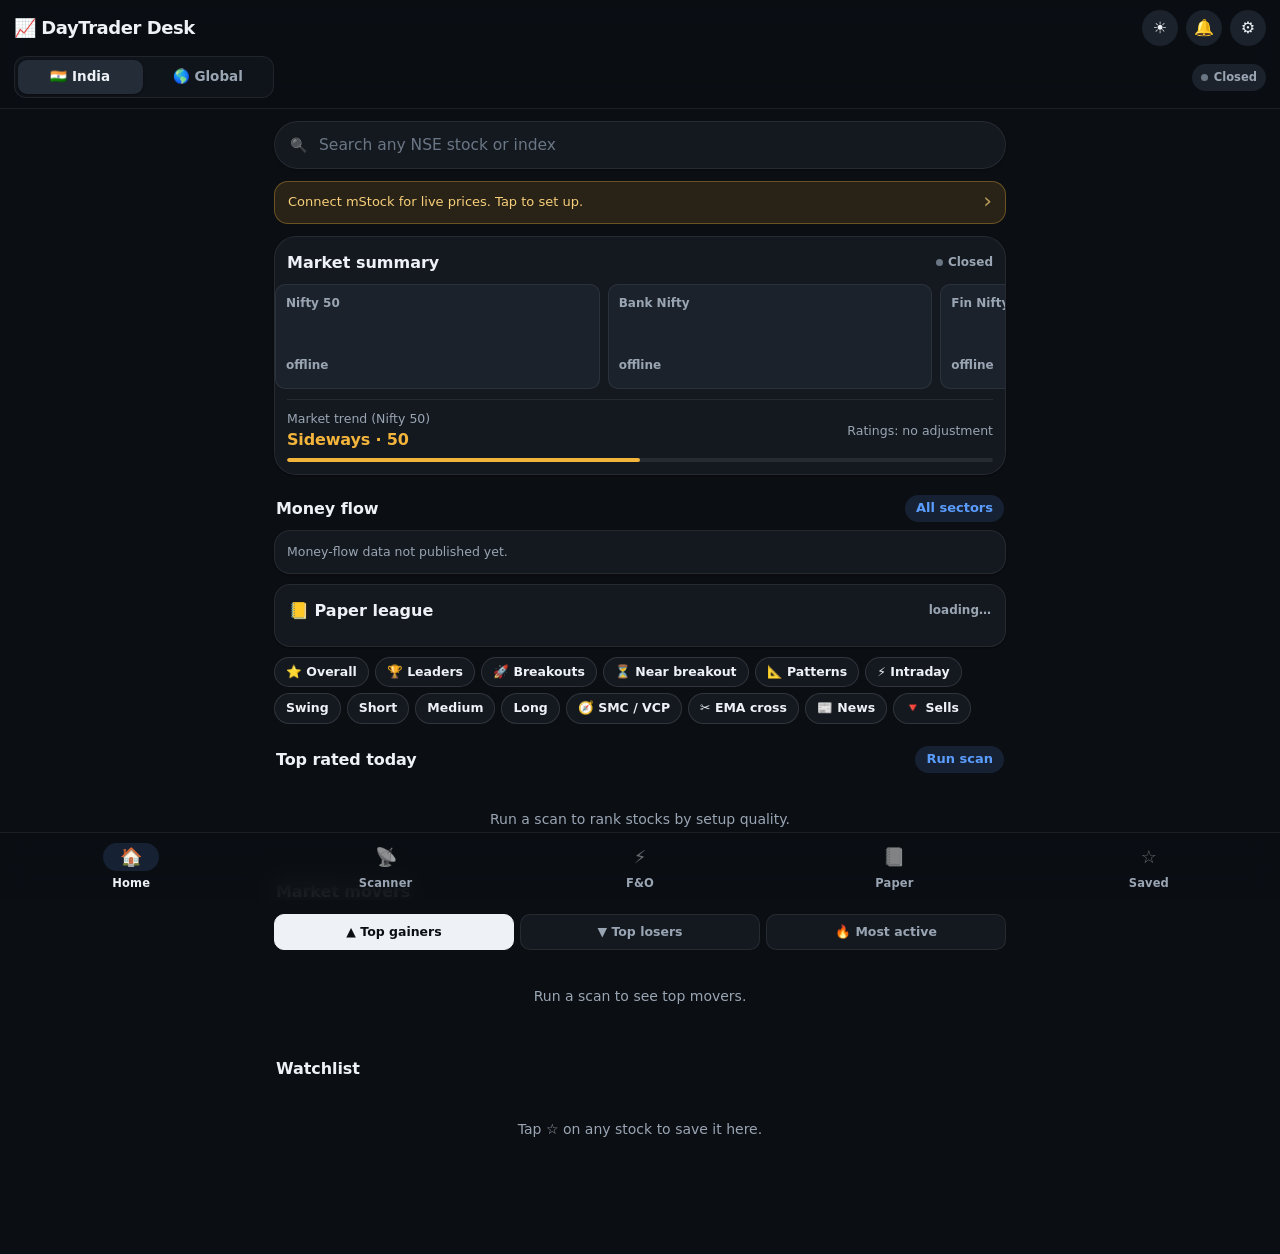
==== commit b2fb9c83: "Round 3: paper-trading strategy league (equity + F&O, daily CI, weekly promote/demote), money flow b" ====
--- a/www/index.html
+++ b/www/index.html
@@ -1,12 +1,12 @@
 <!DOCTYPE html>
 <html lang="en"><head><meta charset="utf-8">
-<meta http-equiv="Content-Security-Policy" content="default-src 'self'; script-src 'self' 'unsafe-inline'; style-src 'self' 'unsafe-inline'; img-src 'self' data:; connect-src 'self' https://raw.githubusercontent.com https://query1.finance.yahoo.com https://query2.finance.yahoo.com https://api.mstock.trade https://news.google.com https://ipowatch.in https://www.ipoji.com https://api.nasdaq.com; object-src 'none'; base-uri 'none'; form-action 'none'; frame-src 'none'"><meta name="viewport" content="width=device-width,initial-scale=1,viewport-fit=cover">
+<meta http-equiv="Content-Security-Policy" content="default-src 'self'; script-src 'self' 'unsafe-inline'; style-src 'self' 'unsafe-inline'; img-src 'self' data:; connect-src 'self' https://api.github.com https://raw.githubusercontent.com https://query1.finance.yahoo.com https://query2.finance.yahoo.com https://api.mstock.trade https://news.google.com; object-src 'none'; base-uri 'none'; form-action 'none'; frame-src 'none'"><meta name="viewport" content="width=device-width,initial-scale=1,viewport-fit=cover">
 <title>DayTrader Desk</title><link rel="manifest" href="manifest.json"><meta name="theme-color" content="#0a0e13"><link rel="icon" href="icon.svg">
-<link rel="stylesheet" href="app.css"><link rel="stylesheet" href="theme.css"><link rel="stylesheet" href="home.css"><link rel="stylesheet" href="detail.css"></head><body>
+<link rel="stylesheet" href="app.css"><link rel="stylesheet" href="theme.css"><link rel="stylesheet" href="home.css"><link rel="stylesheet" href="detail.css"><link rel="stylesheet" href="flows.css"><link rel="stylesheet" href="paper.css"></head><body>
 <div class="top"><div class="toprow"><div class="brand">📈 DayTrader Desk</div><span class="live" id="live"><i></i><span></span></span><button id="bell" class="gear bell" title="Alerts">🔔</button><button id="gear" class="gear" title="Settings">⚙️</button></div>
 <div class="toprow" style="margin-top:8px"><div class="seg"><button data-m="IN">🇮🇳 India</button><button data-m="US">🌎 Global</button></div></div></div>
 <main id="view"></main>
-<nav class="nav"><button data-t="home"><b>🏠</b>Home</button><button data-t="scan"><b>📡</b>Scanner</button><button data-t="fno" id="navFno"><b>⚡</b>F&amp;O</button><button data-t="ipo" id="navIpo"><b>🆕</b>IPO</button><button data-t="saved"><b>☆</b>Saved</button></nav>
-<script src="seed.js"></script><script src="vendor/lightweight-charts.js"></script><script src="engine.js"></script><script src="news.js"></script><script src="security.js"></script><script src="alerts.js"></script><script src="ipo.js"></script><script src="broker.js"></script><script src="app.js"></script><script src="learn.js"></script><script src="ui-learn.js"></script><script src="chart.js"></script><script src="ui-theme.js"></script><script src="ui-home.js"></script><script src="ui-detail.js"></script>
+<nav class="nav"><button data-t="home"><b>🏠</b>Home</button><button data-t="scan"><b>📡</b>Scanner</button><button data-t="fno" id="navFno"><b>⚡</b>F&amp;O</button><button data-t="paper"><b>📒</b>Paper</button><button data-t="saved"><b>☆</b>Saved</button></nav>
+<script src="seed.js"></script><script src="vendor/lightweight-charts.js"></script><script src="engine.js"></script><script src="news.js"></script><script src="security.js"></script><script src="alerts.js"></script><script src="broker.js"></script><script src="app.js"></script><script src="learn.js"></script><script src="ui-learn.js"></script><script src="chart.js"></script><script src="ui-theme.js"></script><script src="ui-home.js"></script><script src="ui-detail.js"></script><script src="live.js"></script><script src="update.js"></script><script src="paper.js"></script><script src="ui-paper.js"></script><script src="flows.js"></script><script src="ui-flows.js"></script>
 <script src="boot.js"></script>
 </body></html>
--- a/www/app.css
+++ b/www/app.css
@@ -115,8 +115,6 @@
 .cp{display:grid;grid-template-columns:1fr 1fr;gap:8px;margin-top:10px}.cp>div{border:1px solid var(--ln);background:var(--pn2);border-radius:12px;padding:8px;text-align:center;display:flex;flex-direction:column}
 .cp>div.on{border-color:var(--ac)}.cp span{font-size:11px;color:var(--mu);font-weight:700}.cp b{font-size:26px}.cp small{font-size:11px;color:var(--mu)}
 .optOpen{display:block;margin-top:8px;color:var(--ac);cursor:pointer}
-.ipo{cursor:pointer}.ipo .s{font-weight:800;font-size:15px}.ipo .rk{display:inline;color:var(--mu);font-size:12px}
-.ipog{display:grid;grid-template-columns:repeat(3,minmax(0,1fr));gap:6px;margin-top:8px}.ipog>div{background:var(--pn2);border-radius:9px;padding:6px 7px;min-width:0}.ipog span{display:block;font-size:10px;color:var(--mu);font-weight:700;text-transform:uppercase}.ipog b{font-size:12.5px;display:block;overflow:hidden;text-overflow:ellipsis;white-space:nowrap}
 /* v6 */
 .buyline{margin-top:10px;border-radius:12px;padding:10px 12px;display:flex;flex-direction:column;gap:2px}.buyline b{font-size:19px;letter-spacing:.01em}.buyline span{font-size:12px;opacity:.85}
 .stk{width:100%;border-collapse:collapse;margin-top:10px;font-size:13px;font-variant-numeric:tabular-nums}.stk th{font-size:10px;text-transform:uppercase;color:var(--mu);text-align:left;padding:4px 4px;font-weight:700}
@@ -128,12 +126,9 @@
 .sheet{position:fixed;inset:0;z-index:250;background:rgba(0,0,0,.55);display:flex;align-items:flex-end}
 .sh-in{background:var(--pn);width:100%;max-height:80vh;overflow:auto;border-radius:18px 18px 0 0;padding:16px 16px calc(16px + env(safe-area-inset-bottom));border-top:1px solid var(--ln)}
 .sh-h{display:flex;justify-content:space-between;align-items:center;gap:10px;margin-bottom:8px}.sh-h b{font-size:17px}.sh-b{font-size:14.5px;line-height:1.55;margin-bottom:14px}
-.ipod{display:grid;grid-template-columns:repeat(4,minmax(0,1fr));gap:5px;margin-top:8px}.ipod>div{background:var(--pn2);border-radius:9px;padding:6px 5px;text-align:center}.ipod span{display:block;font-size:9.5px;color:var(--mu);font-weight:700;text-transform:uppercase}.ipod b{font-size:12px}
-.ipow{font-size:12.5px;font-weight:700;color:var(--ac);margin-top:6px}
 .pvtg{display:flex;align-items:center;gap:6px;font-size:12px;color:var(--mu);flex:1;justify-content:flex-end;margin-right:6px}.tg.sm{width:36px;height:21px}.tg.sm:after{width:15px;height:15px}.tg.sm:checked:after{left:18px}
 .cplab{font-size:11px;color:var(--mu);align-self:center;flex:none}
 
 .bell[data-n]:not([data-n=""]):after{min-width:19px;height:19px;line-height:19px;font-size:11px;top:-7px;right:-7px;box-shadow:0 0 0 2px #0a0e13}
 .bell.pop{animation:bellpop .7s ease}@keyframes bellpop{0%{transform:scale(1)}25%{transform:scale(1.25) rotate(-12deg)}50%{transform:scale(1.15) rotate(10deg)}75%{transform:rotate(-6deg)}100%{transform:none}}
 .evd{font-size:11.5px;margin-top:5px;padding:5px 8px;border-radius:8px;background:var(--pn2)}.evd.ok{color:#86efac}.evd.no{color:#fcd34d}
-.ipod1{font-size:12.5px;margin-top:8px;padding:6px 8px;background:var(--pn2);border-radius:9px}
--- a/www/theme.css
+++ b/www/theme.css
@@ -56,7 +56,7 @@
 .note{color:var(--text2);font-size:12.5px;line-height:1.45}
 p.note{margin:8px 2px 12px}
 .empty{color:var(--text2);padding:28px 16px;font-size:14px;line-height:1.55}
-.price,.px,.lv .v,.kv .v,.idx .p,.sc,.stk,.cp b,.ipog b,.ipod b,.hzc b,.ring .v,.cttl{font-variant-numeric:tabular-nums;font-feature-settings:"tnum" 1}
+.price,.px,.lv .v,.kv .v,.idx .p,.sc,.stk,.cp b,.hzc b,.ring .v,.cttl{font-variant-numeric:tabular-nums;font-feature-settings:"tnum" 1}
 ::selection{background:var(--accent-bg)}
 
 /* section headers: Google Finance style sentence-case titles */
@@ -269,22 +269,6 @@
 .aic{width:40px;height:40px;border-radius:12px;background:var(--card2)}
 .aic.new:after{background:var(--accent);box-shadow:0 0 0 2px var(--card)}
 
-/* ---------- IPO ---------- */
-.ipo{transition:transform .1s}
-.ipo:active{transform:scale(.99)}
-.ipo .s{font-size:16px;font-weight:750;letter-spacing:-.01em}
-.ohead{align-items:flex-start}
-.ohead .note .tag{margin-top:4px}
-.ipod{gap:6px;margin-top:12px}
-.ipod>div{background:var(--card2);border-radius:10px;padding:7px 4px}
-.ipod span{font-size:9.5px;color:var(--text2);letter-spacing:.03em}
-.ipod b{font-size:12.5px;font-weight:700}
-.ipog{gap:6px;margin-top:8px}
-.ipog>div{background:var(--card2);border-radius:10px;padding:7px 9px}
-.ipog span{font-size:9.5px;color:var(--text2);letter-spacing:.03em}
-.ipog b{font-size:13px;font-weight:700;margin-top:1px}
-.ipow{color:var(--accent);font-weight:650;margin-top:8px}
-.ipod1{background:var(--card2);border-radius:10px}
 
 /* ---------- options (F&O) ---------- */
 .opt .ohead b{font-size:16px}
--- a/www/home.css
+++ b/www/home.css
@@ -11,9 +11,9 @@
 .row.gf .spk{flex:none;width:64px;height:26px;color:var(--text3,var(--mu))}
 .row.gf .spk:empty{width:0}
 .spk-svg{display:block;overflow:visible}
-.row.gf .rtags{margin:6px 0 0;padding-left:0;display:flex;gap:2px;overflow-x:auto;scrollbar-width:none;-webkit-mask-image:linear-gradient(90deg,#000 88%,transparent);mask-image:linear-gradient(90deg,#000 88%,transparent)}
+.row.gf .rtags{margin:6px 0 0;padding-left:0;display:block;overflow:visible}
 .row.gf .rtags::-webkit-scrollbar{display:none}
-.row.gf .rtags>div{display:flex;flex-wrap:nowrap;gap:0}.row.gf .rtags .tag{white-space:nowrap;margin-top:0}
+.row.gf .rtags>div{display:flex;flex-wrap:wrap;gap:6px}.row.gf .rtags .tag{white-space:normal;margin:0;max-width:100%;line-height:1.3}
 .row.gf .sc{border-radius:11px}
 @media (max-width:370px){.row.gf .spk{display:none}}
 /* market summary */
@@ -39,7 +39,6 @@
 /* chips */
 .chips.quick{flex-wrap:wrap;overflow:visible;gap:6px;margin:2px 0 4px}
 .chips.quick button,.chips.fchips button{padding:6px 11px;font-size:12.5px;border-radius:99px}
-.chips.pop{flex-wrap:wrap;overflow:visible}.chips.pop button{padding:6px 12px;font-size:12.5px;font-variant-numeric:tabular-nums}
 .chips.fchips{margin:10px 0 6px}
 /* movers tabs */
 .mvtabs{display:flex;gap:6px;margin-bottom:8px}
@@ -50,3 +49,21 @@
 .lhd{display:flex;justify-content:space-between;align-items:baseline;margin:10px 2px 2px}
 .lhd b{font-size:17px}.lcnt{margin-left:8px;font-size:12px;color:var(--text2,var(--mu));font-weight:600}
 .lhd .note{margin:0}.ldesc{margin:2px 2px 8px}
+
+/* scanner/list rows: no sparkline, tags wrap onto new lines (nothing scrolls sideways) */
+.row.gf .spk{display:none}
+/* live ticking */
+.livepill{display:inline-flex;align-items:center;gap:5px;font-size:11px;font-weight:650;color:var(--up);margin-left:8px}
+.livepill::before{content:"";width:6px;height:6px;border-radius:50%;background:var(--up);animation:lvp 1.6s infinite}
+@keyframes lvp{50%{opacity:.25}}
+.row.gf.flu .px b{animation:flu 1.2s}.row.gf.fld .px b{animation:fld 1.2s}
+@keyframes flu{0%{background:var(--up-bg);color:var(--up)}100%{background:transparent}}
+@keyframes fld{0%{background:var(--down-bg);color:var(--dn)}100%{background:transparent}}
+#staleBar{display:flex;align-items:center;justify-content:space-between;gap:8px;margin-bottom:10px}
+.dq-big.flu{animation:flu 1.2s}.dq-big.fld{animation:fld 1.2s}
+.card.opt .ohead{display:flex;align-items:center;gap:8px}
+.livepill{white-space:nowrap}
+.card.upd{display:flex;align-items:center;gap:10px;justify-content:space-between;border-color:var(--accent,#3b82f6)}
+/* price source marker: green = mStock live, amber = Yahoo */
+.row.gf[data-src=ms] .px b::after{content:" ●";color:var(--up);font-size:9px;vertical-align:middle}
+.row.gf[data-src=yf] .px b::after{content:" ●";color:var(--wa,#d29922);font-size:9px;vertical-align:middle}
--- a/www/flows.css
+++ b/www/flows.css
@@ -0,0 +1,17 @@
+/* Money-flow screen + Home card */
+.fseg{margin:4px 0 8px}.fseg button{flex:1}
+.frow{display:block!important;padding:10px 12px}
+.fmain{width:100%}.fh{display:flex;align-items:center;gap:6px}.fn{font-size:15px}.fcnt{font-size:11px;color:var(--text3,var(--mu));flex:1}.fnet{font-size:15px;font-variant-numeric:tabular-nums;white-space:nowrap}
+.fsub{display:flex;flex-wrap:wrap;gap:3px 12px;font-size:12px;color:var(--text2,var(--mu));margin:5px 0 6px;font-variant-numeric:tabular-nums}.fsub b{font-weight:700}.fsub small{color:var(--text3,var(--mu))}
+.fbars{display:flex;flex-direction:column;gap:2px}.fb{display:flex;align-items:center;gap:6px}.fl{width:38px;font-size:10px;color:var(--text3,var(--mu))}
+.ft{flex:1;height:5px;background:var(--card2,#1b222b);border-radius:3px;overflow:hidden}.fv{height:100%;border-radius:3px}.fv.p{background:var(--up)}.fv.n{background:var(--down,var(--dn))}
+.fb:nth-child(2) .fv,.fb:nth-child(3) .fv{opacity:.55}
+.fdot{display:inline-block;width:8px;height:8px;border-radius:50%;flex:none;background:var(--text3,#6b7684)}.fdot.pos{background:var(--up)}.fdot.neg{background:var(--down,var(--dn))}.fdot.neg2{background:var(--warn,var(--wa))}
+.fstat{padding:14px}.fbig{font-size:28px;font-weight:800;font-variant-numeric:tabular-nums}
+.fgrid{display:grid;grid-template-columns:1fr 1fr;gap:10px 14px;margin:12px 0}.fgrid small{display:block;font-size:11px;color:var(--text3,var(--mu))}.fgrid b{font-size:14px;font-variant-numeric:tabular-nums}
+.fbtn{margin-top:10px;border:1px solid var(--line2,var(--ln));background:var(--card2,var(--pn2));color:var(--text,var(--tx));border-radius:99px;padding:8px 14px;font-weight:700;font-size:13px}
+.fnews{display:flex!important;gap:10px;align-items:flex-start;text-decoration:none;color:inherit}.fnews .fdot{margin-top:5px}.f2{font-size:14px;line-height:1.3}
+.fdef{margin:12px 2px;font-size:12px;color:var(--text2,var(--mu))}.fdef summary{cursor:pointer;font-weight:700}.fdef p{margin:6px 0}
+.fcols{display:grid;grid-template-columns:1fr 1fr;gap:12px}.fch{font-size:11px;font-weight:800;letter-spacing:.06em;text-transform:uppercase;margin-bottom:4px}
+.fcl{display:flex;flex-direction:column;padding:6px 0;border-top:1px solid var(--line);cursor:pointer}.fcl:first-of-type{border:0}.fcn{font-size:13px;font-weight:700;white-space:nowrap;overflow:hidden;text-overflow:ellipsis}.fcl b{font-size:14px;font-variant-numeric:tabular-nums}.fcl small{font-size:11px}
+.fcard{padding:12px}
--- a/www/paper.css
+++ b/www/paper.css
@@ -0,0 +1,59 @@
+/* Paper league (www/ui-paper.js). Theme tokens from theme.css, with fallbacks. */
+.pp-fresh{font-size:12px;color:var(--text2,var(--mu));margin:2px 4px 8px;line-height:1.4}
+.pp-fresh.old{color:var(--warn-text,var(--wa))}
+.pp-warn{font-size:12px;line-height:1.45;color:var(--warn-text,var(--wa));background:var(--warn-bg,var(--wab));border:1px solid var(--warn-line,transparent);border-radius:var(--r-sm,10px);padding:8px 10px;margin:6px 0 10px}
+.pp-b{display:inline-block;font-size:10.5px;font-weight:700;letter-spacing:.02em;padding:2px 7px;border-radius:999px;white-space:nowrap;vertical-align:middle;background:var(--card3,var(--pn2));color:var(--text2,var(--mu))}
+.pp-b.pro{background:var(--up-bg,var(--upb));color:var(--up)}
+.pp-b.wat{background:var(--warn-bg,var(--wab));color:var(--warn-text,var(--wa))}
+.pp-b.dem{background:var(--down-bg,var(--dnb));color:var(--down,var(--dn))}
+.pp-b.ben{background:var(--accent-bg,rgba(91,157,255,.14));color:var(--accent,var(--ac))}
+.pp-tag{display:inline-block;font-size:10px;font-weight:700;padding:1px 6px;border-radius:6px;margin-left:5px;vertical-align:middle;white-space:nowrap}
+.pp-tag.sim{background:var(--warn-bg,var(--wab));color:var(--warn-text,var(--wa))}
+.pp-tag.live{background:var(--up-bg,var(--upb));color:var(--up)}
+.pp-tag.bf{background:var(--card3,var(--pn2));color:var(--text2,var(--mu))}
+.pp-hero .pp-hn{font-size:17px;font-weight:800;margin:4px 0 6px;color:var(--text,var(--tx))}
+.pp-hr{font-size:13px;margin-top:8px;color:var(--text2,var(--mu))}
+.pp-league{padding:4px 12px 10px}
+.pp-row{padding:10px 0;border-bottom:1px solid var(--line,var(--ln));cursor:pointer}
+.pp-row:active{background:var(--press,transparent)}
+.pp-r1{display:flex;align-items:center;gap:8px;flex-wrap:wrap}
+.pp-rk{min-width:26px;font-weight:800;color:var(--text2,var(--mu));font-variant-numeric:tabular-nums}
+.pp-n{font-weight:700;color:var(--text,var(--tx))}
+.pp-ret{margin-left:auto;font-weight:800;font-variant-numeric:tabular-nums}
+.pp-r2{display:flex;flex-wrap:wrap;gap:4px 12px;font-size:12px;color:var(--text2,var(--mu));margin-top:4px;padding-left:34px;font-variant-numeric:tabular-nums}
+.pp-hero .pp-r2{padding-left:0}
+.pp-r2 i{font-style:normal}
+.pp-small{font-size:11px;color:var(--text3,var(--mu));padding-left:34px;margin-top:3px}
+.pp-sub{font-size:12px;font-weight:700;text-transform:uppercase;letter-spacing:.04em;color:var(--text2,var(--mu));margin:10px 0 6px}
+.pp-sub:first-child{margin-top:0}
+.pp-t{padding:9px 0;border-bottom:1px solid var(--line,var(--ln))}
+.pp-t:last-child{border-bottom:0}
+.pp-t.w{box-shadow:inset 3px 0 0 var(--up-line,var(--up));padding-left:8px}
+.pp-t.l{box-shadow:inset 3px 0 0 var(--down-line,var(--dn));padding-left:8px}
+.pp-t1{display:flex;align-items:center;flex-wrap:wrap;gap:4px 6px;font-size:14px;color:var(--text,var(--tx))}
+.pp-pl{margin-left:auto;font-weight:800;font-variant-numeric:tabular-nums}
+.pp-pl i{font-style:normal;font-weight:600;font-size:12px}
+.pp-s{font-size:11.5px;color:var(--text2,var(--mu));background:var(--card2,var(--pn2));border-radius:6px;padding:1px 6px}
+.pp-t2{font-size:12px;color:var(--text2,var(--mu));margin-top:3px;line-height:1.4;font-variant-numeric:tabular-nums}
+.pp-twin{font-size:12px;margin-top:5px;padding:6px 8px;border-radius:8px;background:var(--up-bg,var(--upb));color:var(--text,var(--tx))}
+.pp-rv{padding:7px 0;border-bottom:1px solid var(--line,var(--ln));font-size:13px}
+.pp-rv>div{margin-top:4px}
+.pp-rules{margin:0;padding-left:18px;font-size:13px;line-height:1.5;color:var(--text,var(--tx))}
+.pp-rules li{margin-bottom:4px}
+.pp-chart{height:200px;position:relative}
+.pp-key{display:inline-block;width:12px;height:3px;border-radius:2px;margin:0 4px 2px 8px;vertical-align:middle}
+.pp-key.bf{background:#7d8796}.pp-key.lv{background:var(--accent,var(--ac))}
+.pp-g{display:grid;grid-template-columns:repeat(3,1fr);gap:8px}
+.pp-g>div{background:var(--card2,var(--pn2));border-radius:10px;padding:7px 8px;min-width:0}
+.pp-g span{display:block;font-size:11px;color:var(--text2,var(--mu))}
+.pp-g b{font-size:14px;font-variant-numeric:tabular-nums}
+.pp-form{display:flex;flex-wrap:wrap;gap:2px;margin-top:3px}
+.pp-form i{width:6px;height:10px;border-radius:2px;background:var(--down,var(--dn))}.pp-form i.w{background:var(--up)}
+.pp-notes p{margin:0 4px 6px;font-size:11.5px;line-height:1.45}
+.pp-home{cursor:pointer}
+.pp-hrow{display:flex;align-items:center;gap:8px;padding:6px 0;border-bottom:1px solid var(--line,var(--ln))}
+.pp-hrow:last-of-type{border-bottom:0}
+.pp-seg{font-size:10px;font-weight:700;color:var(--text2,var(--mu));min-width:30px}
+@media (max-width:360px){.pp-g{grid-template-columns:repeat(2,1fr)}}
+.pp-g b{white-space:nowrap}
+.pp-g .pp-form{display:flex}
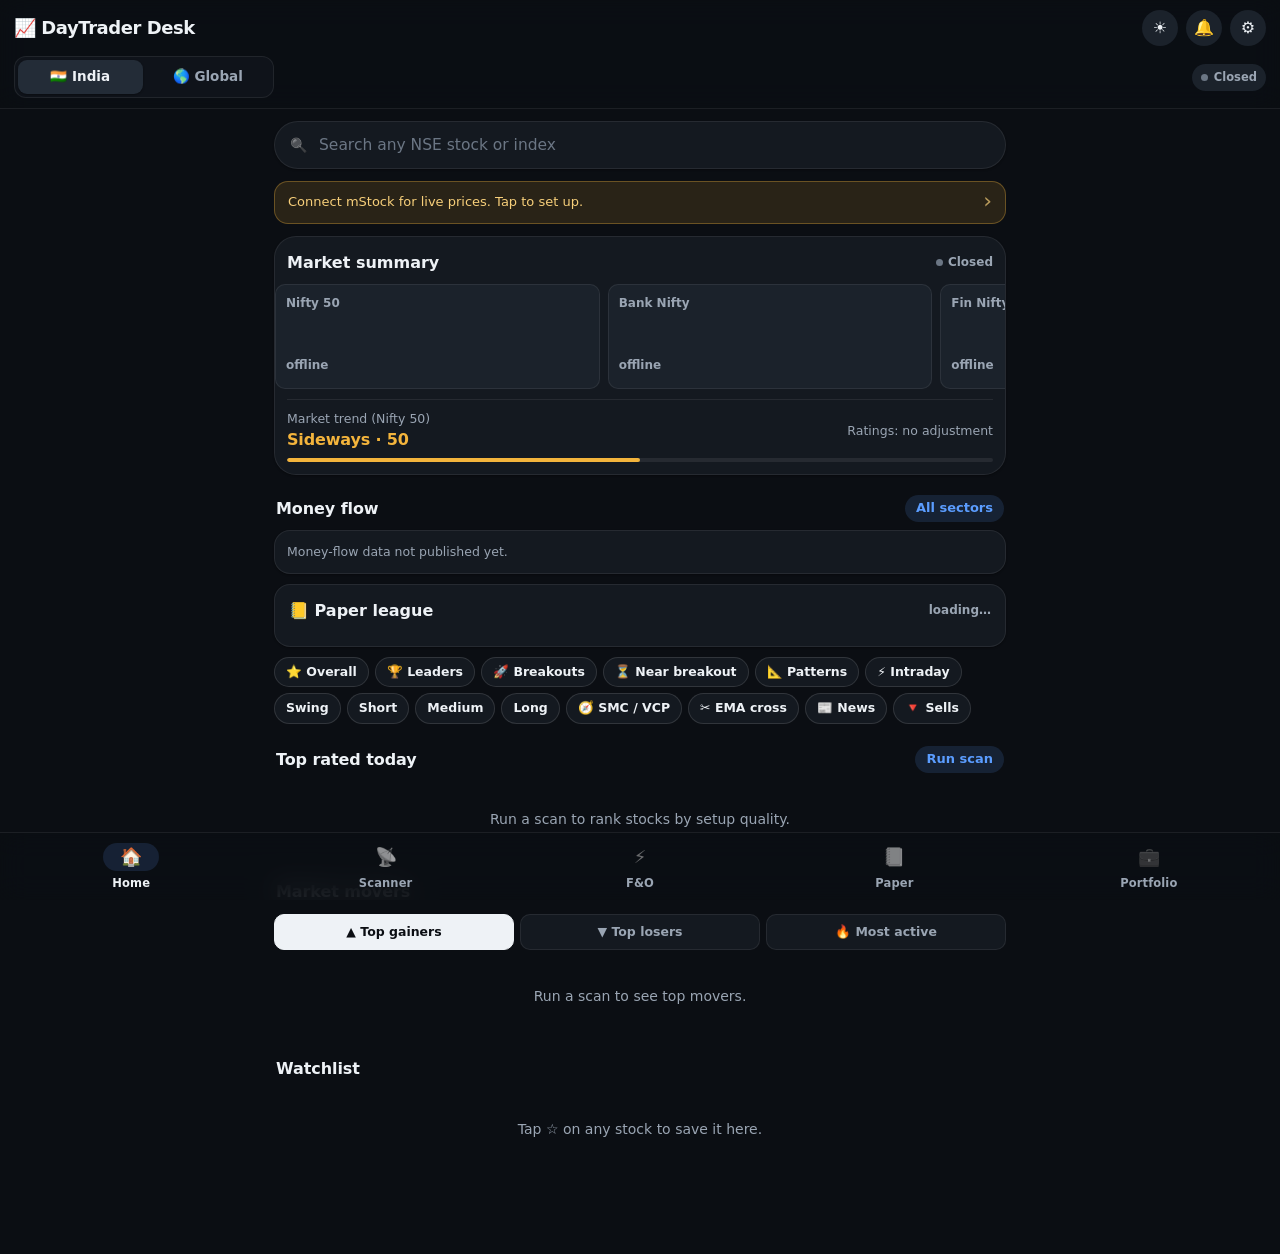
==== commit 2f52973e: "Portfolio: add holdings (manual, CSV file, paste, mStock import with ISIN/name matching for Zerodha/" ====
--- a/www/index.html
+++ b/www/index.html
@@ -2,11 +2,11 @@
 <html lang="en"><head><meta charset="utf-8">
 <meta http-equiv="Content-Security-Policy" content="default-src 'self'; script-src 'self' 'unsafe-inline'; style-src 'self' 'unsafe-inline'; img-src 'self' data:; connect-src 'self' https://api.github.com https://raw.githubusercontent.com https://query1.finance.yahoo.com https://query2.finance.yahoo.com https://api.mstock.trade https://news.google.com; object-src 'none'; base-uri 'none'; form-action 'none'; frame-src 'none'"><meta name="viewport" content="width=device-width,initial-scale=1,viewport-fit=cover">
 <title>DayTrader Desk</title><link rel="manifest" href="manifest.json"><meta name="theme-color" content="#0a0e13"><link rel="icon" href="icon.svg">
-<link rel="stylesheet" href="app.css"><link rel="stylesheet" href="theme.css"><link rel="stylesheet" href="home.css"><link rel="stylesheet" href="detail.css"><link rel="stylesheet" href="flows.css"><link rel="stylesheet" href="paper.css"></head><body>
+<link rel="stylesheet" href="app.css"><link rel="stylesheet" href="theme.css"><link rel="stylesheet" href="home.css"><link rel="stylesheet" href="detail.css"><link rel="stylesheet" href="flows.css"><link rel="stylesheet" href="paper.css"><link rel="stylesheet" href="portfolio.css"></head><body>
 <div class="top"><div class="toprow"><div class="brand">📈 DayTrader Desk</div><span class="live" id="live"><i></i><span></span></span><button id="bell" class="gear bell" title="Alerts">🔔</button><button id="gear" class="gear" title="Settings">⚙️</button></div>
 <div class="toprow" style="margin-top:8px"><div class="seg"><button data-m="IN">🇮🇳 India</button><button data-m="US">🌎 Global</button></div></div></div>
 <main id="view"></main>
-<nav class="nav"><button data-t="home"><b>🏠</b>Home</button><button data-t="scan"><b>📡</b>Scanner</button><button data-t="fno" id="navFno"><b>⚡</b>F&amp;O</button><button data-t="paper"><b>📒</b>Paper</button><button data-t="saved"><b>☆</b>Saved</button></nav>
-<script src="seed.js"></script><script src="vendor/lightweight-charts.js"></script><script src="engine.js"></script><script src="news.js"></script><script src="security.js"></script><script src="alerts.js"></script><script src="broker.js"></script><script src="app.js"></script><script src="learn.js"></script><script src="ui-learn.js"></script><script src="chart.js"></script><script src="ui-theme.js"></script><script src="ui-home.js"></script><script src="ui-detail.js"></script><script src="live.js"></script><script src="update.js"></script><script src="paper.js"></script><script src="ui-paper.js"></script><script src="flows.js"></script><script src="ui-flows.js"></script>
+<nav class="nav"><button data-t="home"><b>🏠</b>Home</button><button data-t="scan"><b>📡</b>Scanner</button><button data-t="fno" id="navFno"><b>⚡</b>F&amp;O</button><button data-t="paper"><b>📒</b>Paper</button><button data-t="saved"><b>💼</b>Portfolio</button></nav>
+<script src="seed.js"></script><script src="vendor/lightweight-charts.js"></script><script src="engine.js"></script><script src="news.js"></script><script src="security.js"></script><script src="alerts.js"></script><script src="broker.js"></script><script src="app.js"></script><script src="learn.js"></script><script src="ui-learn.js"></script><script src="chart.js"></script><script src="ui-theme.js"></script><script src="ui-home.js"></script><script src="ui-detail.js"></script><script src="live.js"></script><script src="update.js"></script><script src="paper.js"></script><script src="ui-paper.js"></script><script src="portfolio.js"></script><script src="ui-portfolio.js"></script><script src="flows.js"></script><script src="ui-flows.js"></script>
 <script src="boot.js"></script>
 </body></html>
--- a/www/portfolio.css
+++ b/www/portfolio.css
@@ -0,0 +1,34 @@
+/* Portfolio */
+.pf-seg{margin:4px 0 10px}
+.pf-tools{display:flex;flex-wrap:wrap;gap:6px;margin:10px 0}
+.pf-empty{text-align:center;padding:22px 16px}.pf-empty .pf-tools{justify-content:center}.pf-big{font-size:40px;margin-bottom:6px}
+.pf-sum .pf-s1,.pf-home .pf-s1{display:flex;justify-content:space-between;align-items:flex-end;gap:10px}
+.pf-v{font-size:26px;font-weight:700;letter-spacing:-.02em}.pf-home .pf-v{font-size:20px}
+.pf-p{font-size:17px;font-weight:650}.pf-p small{font-size:12px;font-weight:500}
+.pf-s2{display:flex;flex-wrap:wrap;gap:4px 14px;margin-top:8px;font-size:12.5px;color:var(--mu)}.pf-s2 b{color:var(--tx)}
+.pf-act{margin-top:8px;padding:7px 10px;border-radius:var(--r-sm);background:var(--down-bg);color:var(--dn);font-weight:600;font-size:13px}
+.pf-ok{margin-top:8px;padding:7px 10px;border-radius:var(--r-sm);background:var(--up-bg);color:var(--up);font-weight:600;font-size:13px}
+.pf-row{cursor:pointer}.pf-row .pf-h{display:flex;justify-content:space-between;gap:10px;align-items:flex-start}
+.pf-n{font-size:12px;max-width:180px;white-space:nowrap;overflow:hidden;text-overflow:ellipsis}
+.pf-pl{font-size:12.5px;font-weight:600}
+.pf-badge{display:inline-block;font-size:11px;font-weight:700;padding:2px 7px;border-radius:999px;margin-left:4px;vertical-align:2px;letter-spacing:.02em}
+.pf-good{background:var(--up-bg);color:var(--up)}.pf-bad{background:var(--down-bg);color:var(--dn)}.pf-warn{background:rgba(210,153,34,.16);color:var(--wa,#d29922)}.pf-neu{background:var(--card2);color:var(--mu)}
+.pf-why{font-size:13px;margin:8px 0 6px;line-height:1.4}
+.pf-lv{display:flex;flex-wrap:wrap;gap:4px 12px;font-size:12.5px;color:var(--mu)}.pf-lv b{font-variant-numeric:tabular-nums}
+.pf-when{font-size:12.5px;margin-top:6px;padding:7px 9px;background:var(--card2);border-radius:var(--r-sm);line-height:1.4}
+.pf-more{margin-top:8px;font-size:13px;line-height:1.5}.pf-hz{display:flex;flex-wrap:wrap;gap:4px 12px;margin:6px 0;font-size:12.5px;color:var(--mu)}
+.pf-btns{display:flex;gap:6px;flex-wrap:wrap;margin-top:8px}
+.pf-sec{display:grid;grid-template-columns:120px 1fr 40px;gap:8px;align-items:center;font-size:12.5px;margin:5px 0}.pf-sec span{overflow:hidden;text-overflow:ellipsis;white-space:nowrap}.pf-sec b{text-align:right}
+.pf-bar{height:7px;background:var(--card2);border-radius:4px;overflow:hidden}.pf-bar i{display:block;height:100%;background:var(--accent,#3b82f6)}.pf-bar i.hot{background:var(--wa,#d29922)}
+.pf-foot{padding:4px 4px 24px}
+.pf-sheetbg{position:fixed;inset:0;background:rgba(0,0,0,.55);z-index:200;display:flex;align-items:flex-end}
+.pf-sheet{background:var(--card);width:100%;max-height:88vh;overflow:auto;border-radius:18px 18px 0 0;padding:18px 16px calc(18px + env(safe-area-inset-bottom));position:relative}
+.pf-sheet h3{margin:0 30px 10px 0}.pf-x{position:absolute;right:12px;top:12px;background:var(--card2);border:0;color:var(--tx);border-radius:50%;width:32px;height:32px;font-size:15px}
+.pf-sheet .inp{margin-bottom:8px}.pf-2{display:grid;grid-template-columns:1fr 1fr;gap:8px}.pf-2 label{font-size:12px;color:var(--mu)}
+.pf-sug div{padding:9px 6px;border-bottom:1px solid var(--line);cursor:pointer}.pf-sug{max-height:220px;overflow:auto;margin:-4px 0 8px}
+.pf-file{display:block;text-align:center;padding:22px;border:2px dashed var(--line);border-radius:var(--r-sm);margin-bottom:8px;cursor:pointer}.pf-file input{display:none}.pf-file span{font-weight:600}
+.pf-rev{max-height:42vh;overflow:auto;margin:8px 0;border:1px solid var(--line);border-radius:var(--r-sm)}
+.pf-ri{display:flex;justify-content:space-between;gap:8px;padding:8px 10px;border-bottom:1px solid var(--line);font-size:13px}.pf-ri.miss{background:rgba(210,153,34,.08)}.pf-ri select{margin:6px 0 0;padding:6px}
+.pf-mode{display:flex;flex-direction:column;gap:6px;margin:10px 0;font-size:13px}
+.pf-opts{display:flex;flex-direction:column;gap:8px;margin-bottom:10px}
+.pf-home{cursor:pointer}
